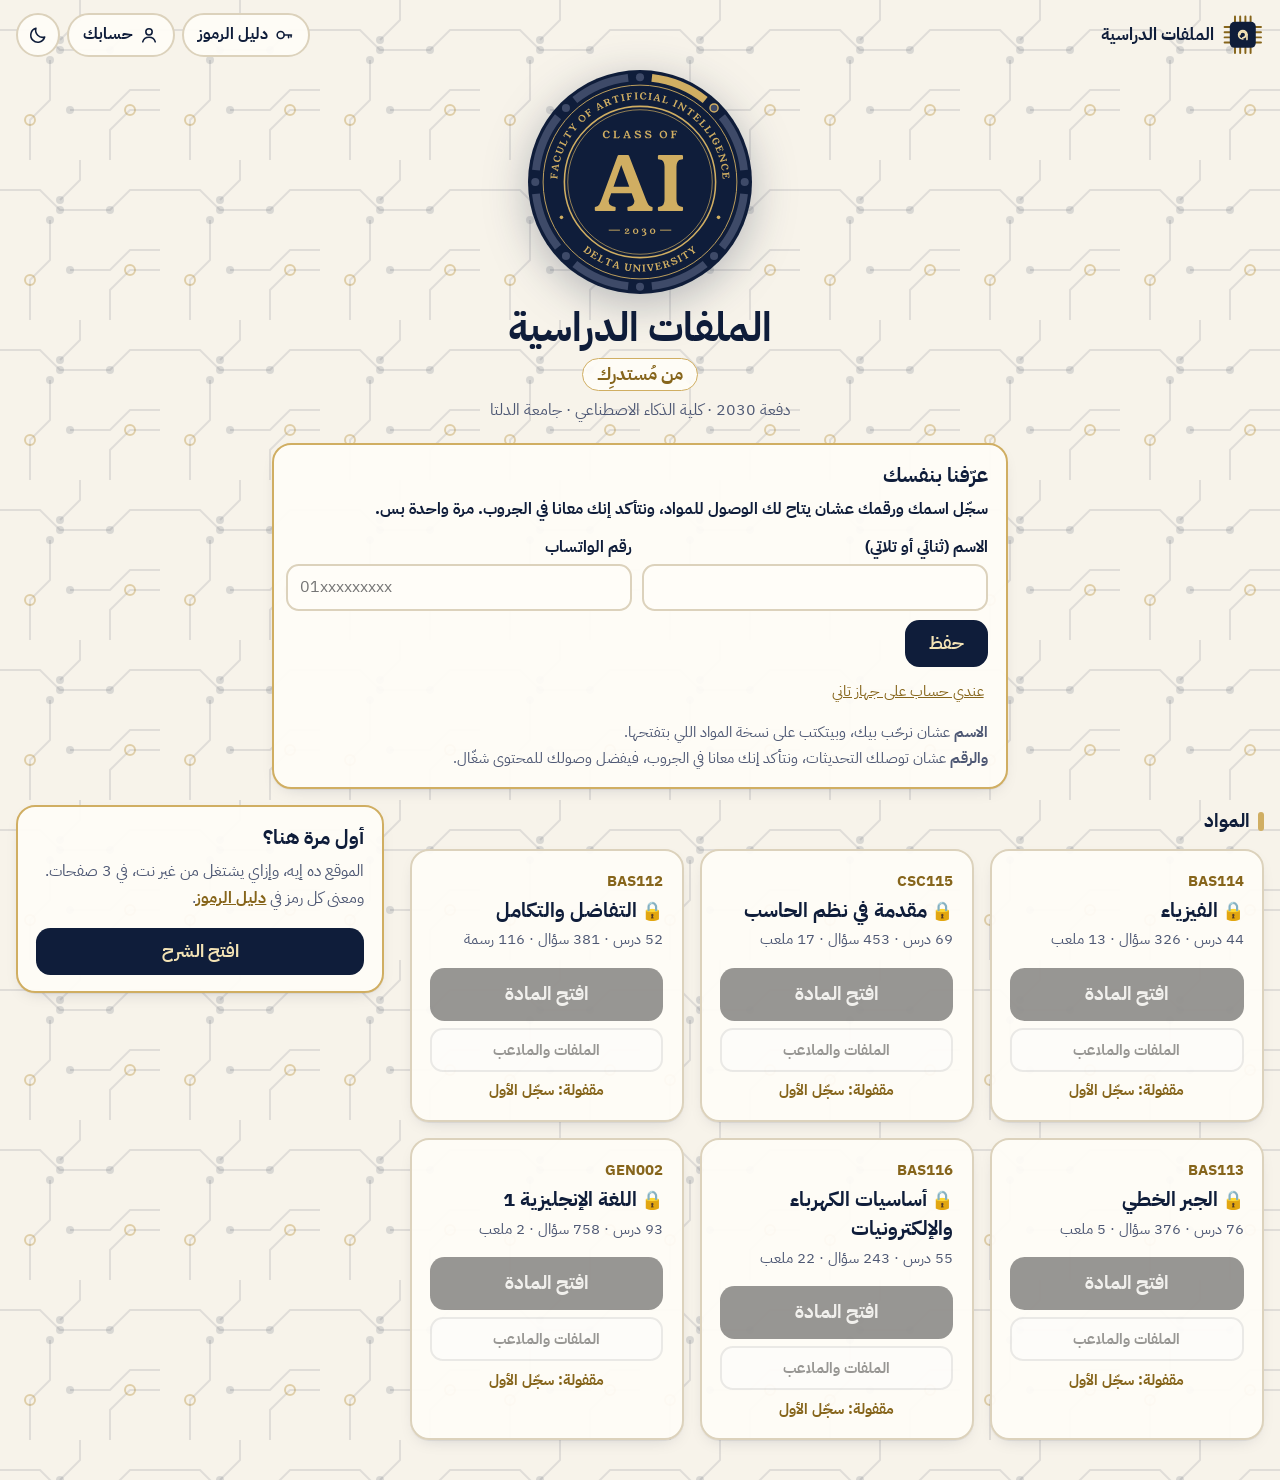
==== index.html @ 03355275 "الموقع الجديد: صفحة لكل مادة، وحسابك، ودليل الرموز، والختم الجديد (v13) - m.html: صفحة المادة (الفتح" ====
<!doctype html>
<html lang="ar" dir="rtl">
<head>
<meta charset="utf-8">
<meta name="viewport" content="width=device-width, initial-scale=1, viewport-fit=cover">
<title>الملفات الدراسية · مُستدرِك</title>
<meta name="description" content="الملفات الدراسية لدفعة 2030، كلية الذكاء الاصطناعي، جامعة الدلتا. من مُستدرِك.">
<meta name="hub-version" content="13">
<link rel="manifest" href="manifest.webmanifest">
<link rel="icon" type="image/png" sizes="192x192" href="icons/icon-192.png">
<link rel="apple-touch-icon" sizes="180x180" href="icons/icon-180.png">
<meta name="apple-mobile-web-app-capable" content="yes">
<meta name="mobile-web-app-capable" content="yes">
<meta name="apple-mobile-web-app-title" content="الملفات الدراسية">
<meta name="apple-mobile-web-app-status-bar-style" content="default">
<meta name="theme-color" content="#F7F3EA" media="(prefers-color-scheme: light)">
<meta name="theme-color" content="#0B1530" media="(prefers-color-scheme: dark)">
<script>try{var t=localStorage.getItem("hub-theme");if(t==="light"||t==="dark")document.documentElement.setAttribute("data-theme",t)}catch(e){}
// البروفايل الإجباري: من غير اسم ورقم، كارت الاسم بس هو اللي ظاهر (والمواد والطباعة مستخبيين)
try{if(!localStorage.getItem("mst-name"))document.documentElement.classList.add("gate")}catch(e){}</script>
<link rel="stylesheet" href="site.css">
</head>
<body>
<div class="wrap">
<nav class="top topnav" aria-label="الموقع">
  <a class="brand" href="./"><svg class="chip" viewBox="0 0 96 96" aria-hidden="true"><g class="pins" stroke-width="4.5" stroke-linecap="round"><path d="M30 6v12M42 6v12M54 6v12M66 6v12M30 78v12M42 78v12M54 78v12M66 78v12M6 30h12M6 42h12M6 54h12M6 66h12M78 30h12M78 42h12M78 54h12M78 66h12"/></g><rect class="die" x="18" y="18" width="60" height="60" rx="11"/><g class="meem" transform="translate(26 26) scale(1.375)" fill="none" stroke-width="2.8" stroke-linecap="round" stroke-linejoin="round"><path d="M23 16a7 7 0 1 0-7 7"/><path d="M16 21a5 5 0 1 0-5-5"/><path d="M23 16v8"/></g></svg><span>الملفات الدراسية</span></a>
  <a class="nbtn" href="key.html"><svg viewBox="0 0 24 24" aria-hidden="true"><circle cx="8" cy="12" r="4.2" fill="none" stroke="currentColor" stroke-width="1.9"/><path d="M12.2 12H21M17.5 12v3.2M20.5 12v2.4" fill="none" stroke="currentColor" stroke-width="1.9" stroke-linecap="round"/></svg><span>دليل الرموز</span></a>
  <a class="nbtn" href="account.html" id="nav-me"><svg viewBox="0 0 24 24" aria-hidden="true"><circle cx="12" cy="8.2" r="3.8" fill="none" stroke="currentColor" stroke-width="1.9"/><path d="M4.5 20.2c.9-3.6 3.9-5.6 7.5-5.6s6.6 2 7.5 5.6" fill="none" stroke="currentColor" stroke-width="1.9" stroke-linecap="round"/></svg><span>حسابك</span></a>
  <button type="button" class="nbtn ic" id="theme" aria-label="الوضع الغامق"></button>
</nav>

<header class="hero">
  <img class="seal-hero" src="icons/seal.svg" width="200" height="200" alt="ختم دفعة 2030: كلية الذكاء الاصطناعي، جامعة الدلتا. الحلقة اللي حواليه: 8 ترمات، وإحنا في الترم الأول">
  <h1>الملفات الدراسية</h1>
  <span class="by">من مُستدرِك</span>
  <p class="sub">دفعة 2030 · كلية الذكاء الاصطناعي · جامعة الدلتا</p>
  <p class="hello" id="hello" hidden>أهلاً يا <b id="hello-name"></b> <a class="linkbtn" href="account.html">حسابك</a> <button type="button" class="linkbtn" id="edit-who">تعديل الاسم</button></p>
</header>

<p class="offline" id="offline">✓ الموقع اتحفظ على جهازك، وبيفتح من غير نت. وكل مادة بتتحفظ أول ما تفتحها.</p>

<main>
<section class="card who" id="who" aria-labelledby="who-h" hidden>
  <h2 id="who-h">عرّفنا بنفسك</h2>
  <p class="gate-msg">سجّل اسمك ورقمك عشان يتاح لك الوصول للمواد، ونتأكد إنك معانا في الجروب. مرة واحدة بس.</p>
  <form id="who-form" novalidate>
    <label>الاسم (ثنائي أو تلاتي)<input id="who-name" type="text" autocomplete="name" required></label>
    <label>رقم الواتساب<input id="who-phone" type="tel" inputmode="numeric" autocomplete="tel" dir="ltr" placeholder="01xxxxxxxxx" required></label>
    <p class="err" id="who-err" hidden></p>
    <div class="row"><button type="submit" class="btn">حفظ</button><button type="button" class="btn quiet" id="who-later">إلغاء</button></div>
  </form>
  <p class="join-q"><button type="button" class="linkbtn" id="join-open">عندي حساب على جهاز تاني</button></p>
  <div id="join" class="join" hidden><form id="join-form" novalidate>
    <p>على الجهاز اللي مسجّل عليه: افتح الموقع، وفي كارت <b>«حسابك على أكتر من جهاز»</b> دوس <b>«اربط جهاز تاني»</b>، واكتب الكود اللي هيظهر هنا:</p>
    <label>كود الربط (6 أرقام)<input id="join-code" type="text" inputmode="numeric" autocomplete="one-time-code" dir="ltr" maxlength="9" placeholder="123 456"></label>
    <p class="err" id="join-err" hidden></p>
    <div class="row"><button type="submit" class="btn">اربط الجهاز ده</button></div>
  </form></div>
  <p class="fine"><b>الاسم</b> عشان نرحّب بيك، وبيتكتب على نسخة المواد اللي بتفتحها.<br><b>والرقم</b> عشان توصلك التحديثات، ونتأكد إنك معانا في الجروب، فيفضل وصولك للمحتوى شغّال.</p>
</section>

<div class="home-grid">
<section class="card guide" aria-labelledby="g-h">
  <div class="txt"><h2 id="g-h">أول مرة هنا؟</h2><p>الموقع ده إيه، وإزاي يشتغل من غير نت، في 3 صفحات. ومعنى كل رمز في <a class="inl" href="key.html">دليل الرموز</a>.</p></div>
  <a class="gbtn" href="guide.html">افتح الشرح</a>
</section>

<div class="cblock">
<h2 class="sec sec-c" id="courses-h">المواد</h2>
<div class="courses" id="courses"></div>
<div id="gcourses"></div>
<div class="gcode"><button type="button" class="linkbtn" id="g-open">عندي كود مادة</button>
  <form id="g-box" class="row" hidden novalidate><label>الكود<input id="g-code" type="text" dir="ltr" autocomplete="off" autocapitalize="characters" spellcheck="false" maxlength="24" placeholder="ABC-12345"></label><button type="submit" class="btn">افتح</button></form>
  <p class="fine" id="g-msg" aria-live="polite"></p></div>
</div>

<section class="card acc" id="acc" aria-labelledby="acc-h">
  <h2 id="acc-h">حسابك على أكتر من جهاز</h2>
  <p class="acc-st" id="acc-st"></p>
  <p>بتذاكر على الموبايل والكمبيوتر؟ اربط الجهاز التاني بحسابك مرة واحدة، وبعدها أي إجابة أو علامة «مهم» أو غلطة على جهاز بتوصل للتاني لوحدها، في كل المواد.</p>
  <div class="row"><button type="button" class="btn" id="acc-link">اربط جهاز تاني</button><button type="button" class="btn quiet" id="acc-sync">زامن دلوقتي</button></div>
  <div class="acc-code" id="acc-code" hidden></div>
  <p class="fine" id="acc-msg" aria-live="polite"></p>
  <details class="bk"><summary>نسخة احتياطية من غير نت (كود واحد لكل المواد)</summary>
    <p>لو مفيش نت، أو عايز تنقل تقدّمك بنفسك: صدّر كود واحد فيه كل المواد، والصقه في الجهاز التاني.</p>
    <div class="row"><button type="button" class="btn" id="bk-out">صدّر تقدّمي في كل المواد</button><button type="button" class="btn quiet" id="bk-in">الصق كود</button></div>
    <div id="bk-box"></div>
  </details>
</section>

<div class="howb">
<h2 class="sec">قبل ما تبدأ</h2>
<div class="how">
<section class="card" aria-labelledby="h-add">
  <h2 id="h-add">ضيف الموقع لشاشة موبايلك</h2>
  <p>بيبقى أيقونة زي أي تطبيق، <b>وبيفتح من غير نت</b>.</p>
  <h3>آيفون (سفاري)</h3>
  <ol>
    <li>افتح الموقع في <b>سفاري</b>، وافتح كل مادة محتاجها مرة بالنت.</li>
    <li>دوس زرار <b>المشاركة</b> (مربع طالع منه سهم). مش لاقيه؟ دوس <b>التلات نقط</b> الأول.</li>
    <li>اختار <b>«إضافة إلى الشاشة الرئيسية»</b>، وبعدها <b>«إضافة»</b>.</li>
  </ol>
  <h3>أندرويد (كروم)</h3>
  <ol>
    <li>افتح الموقع في <b>كروم</b>، وافتح كل مادة محتاجها مرة بالنت.</li>
    <li>دوس <b>التلات نقط</b> اللي فوق.</li>
    <li>اختار <b>«تثبيت التطبيق»</b> أو <b>«إضافة إلى الشاشة الرئيسية»</b>.</li>
  </ol>
  <p class="note">على الآيفون، الأيقونة ليها حفظ لوحدها غير سفاري. اختار واحد وذاكر منه دايماً، والأحسن الأيقونة.</p>
</section>

<section class="card" aria-labelledby="h-move">
  <h2 id="h-move">عندك تقدّم في لينك كلود؟</h2>
  <p>انقل إجاباتك وعلاماتك للموقع في دقيقة:</p>
  <ol>
    <li>افتح المادة من <b>اللينك القديم</b>.</li>
    <li>روح تاب <b>«تقدّمي»</b>، ودوس <b>«صدّر تقدّمي»</b>، و<b>انسخ الكود</b>.</li>
    <li>هنا في الصفحة دي، في كارت <b>«حسابك على أكتر من جهاز»</b>، افتح <b>«نسخة احتياطية»</b> ودوس <b>«الصق كود»</b>.</li>
  </ol>
  <p class="note">بعدها التقدّم بيتحفظ على حسابك، وبيوصل لأي جهاز تربطه.</p>
</section>
</div>
</div>
</div>
</main>

<footer class="credit" aria-labelledby="cr-h">
  <svg class="chip chip-f" viewBox="0 0 96 96" role="img" aria-label="شعار الملفات الدراسية: ميم مُستدرِك جوّه شريحة"><g class="pins" stroke-width="4.5" stroke-linecap="round"><path d="M30 6v12M42 6v12M54 6v12M66 6v12M30 78v12M42 78v12M54 78v12M66 78v12M6 30h12M6 42h12M6 54h12M6 66h12M78 30h12M78 42h12M78 54h12M78 66h12"/></g><rect class="die" x="18" y="18" width="60" height="60" rx="11"/><g class="meem" transform="translate(26 26) scale(1.375)" fill="none" stroke-width="2.8" stroke-linecap="round" stroke-linejoin="round"><path d="M23 16a7 7 0 1 0-7 7"/><path d="M16 21a5 5 0 1 0-5-5"/><path d="M23 16v8"/></g></svg>
  <h2 id="cr-h">من نوح</h2>
  <p>لو لقيت غلط أو عندك اقتراح، كلّمني:</p>
  <div class="socs"><a class="soc wa" href="https://wa.me/201114232172" target="_blank" rel="noopener"><svg viewBox="0 0 24 24" aria-hidden="true"><path d="M12 2.2A9.8 9.8 0 0 0 3.6 17l-1.3 4.8 4.9-1.3A9.8 9.8 0 1 0 12 2.2Z" fill="none" stroke="currentColor" stroke-width="1.8"/><path d="M8.6 7.4c.3-.6.6-.6.9-.6h.6c.2 0 .4.1.5.4l.8 1.9c.1.2 0 .5-.1.7l-.6.7c.6 1.2 1.6 2.2 2.8 2.8l.7-.6c.2-.2.5-.2.7-.1l1.9.8c.3.1.4.3.4.6v.6c0 .4-.1.7-.6.9-1.2.6-3 .3-4.8-1.1a9.7 9.7 0 0 1-3.2-3.9c-.6-1.4-.6-2.4 0-3.1Z" fill="currentColor"/></svg><span>WhatsApp</span></a><a class="soc ig" href="https://www.instagram.com/nooh.m.ibrahim/" target="_blank" rel="noopener"><svg viewBox="0 0 24 24" aria-hidden="true"><rect x="3" y="3" width="18" height="18" rx="5" fill="none" stroke="currentColor" stroke-width="1.9"/><circle cx="12" cy="12" r="4.2" fill="none" stroke="currentColor" stroke-width="1.9"/><circle cx="17.4" cy="6.6" r="1.2" fill="currentColor"/></svg><span>Instagram</span></a><a class="soc fb" href="https://www.facebook.com/profile.php?id=61594278003270" target="_blank" rel="noopener"><svg viewBox="0 0 24 24" aria-hidden="true"><path d="M13.6 21v-7.6h2.6l.4-3h-3V8.5c0-.9.3-1.5 1.5-1.5h1.6V4.3a21 21 0 0 0-2.3-.1c-2.3 0-3.9 1.4-3.9 4v2.2H8v3h2.5V21Z" fill="currentColor"/></svg><span>Facebook</span></a><a class="soc li" href="https://www.linkedin.com/in/nooh-m-ibrahim/" target="_blank" rel="noopener"><svg viewBox="0 0 24 24" aria-hidden="true"><rect x="3" y="3" width="18" height="18" rx="3" fill="none" stroke="currentColor" stroke-width="1.8"/><path d="M7.3 10v7M7.3 7v.01M11 17v-7M11 13c0-1.8 1-3 2.6-3S16.7 11 16.7 13v4" fill="none" stroke="currentColor" stroke-width="2" stroke-linecap="round"/></svg><span>LinkedIn</span></a><a class="soc gh" href="https://github.com/Nooh-Ibrahim" target="_blank" rel="noopener"><svg viewBox="0 0 24 24" aria-hidden="true"><path d="M12 2.5a9.5 9.5 0 0 0-3 18.5c.5.1.7-.2.7-.5v-1.7c-2.6.6-3.2-1.2-3.2-1.2-.4-1.1-1.1-1.4-1.1-1.4-.9-.6.1-.6.1-.6 1 .1 1.5 1 1.5 1 .9 1.5 2.3 1.1 2.9.8.1-.6.3-1.1.6-1.3-2.1-.2-4.3-1-4.3-4.7 0-1 .4-1.9 1-2.6-.1-.2-.4-1.2.1-2.5 0 0 .8-.3 2.6 1a9 9 0 0 1 4.8 0c1.8-1.3 2.6-1 2.6-1 .5 1.3.2 2.3.1 2.5.6.7 1 1.6 1 2.6 0 3.7-2.2 4.5-4.3 4.7.3.3.6.9.6 1.8v2.6c0 .3.2.6.7.5A9.5 9.5 0 0 0 12 2.5Z" fill="currentColor"/></svg><span>GitHub</span></a></div>
  <p class="ver" id="ver">إصدار الموقع: 13</p>
</footer>
</div>

<script src="ui.js"></script>
<script>
// الرسالة بتظهر لما الصفحة الرئيسية تتحفظ (المواد: home.js)
(function check(n) {
  if (!window.caches) return;
  caches.match("./").then(function (r) {
    if (r) document.getElementById("offline").classList.add("on");
    else if (n < 20) setTimeout(function () { check(n + 1); }, 1500);
  });
})(0);
</script>
<script src="stats.js" data-page="home" defer></script>
<script src="acct.js" defer></script>
<script src="me.js" defer></script>
<script src="home.js" defer></script>
<script src="pdf.js" defer></script>
</body>
</html>
---- site.css ----
/* تصميم الموقع (الصفحة الرئيسية والشرح): ألوان الملفات الدراسية، وخلفية مسارات شريحة إلكترونية. */
@font-face{font-family:"IBM Plex Sans Arabic";font-weight:400;font-display:swap;src:url(fonts/plex-ar-400.woff2) format("woff2");unicode-range:U+0600-06FF, U+0750-077F, U+0870-088E, U+0890-0891, U+0897-08E1, U+08E3-08FF, U+200C-200E, U+2010-2011, U+204F, U+2E41, U+FB50-FDFF, U+FE70-FE74, U+FE76-FEFC, U+102E0-102FB, U+10E60-10E7E, U+10EC2-10EC4, U+10EFC-10EFF, U+1EE00-1EE03, U+1EE05-1EE1F, U+1EE21-1EE22, U+1EE24, U+1EE27, U+1EE29-1EE32, U+1EE34-1EE37, U+1EE39, U+1EE3B, U+1EE42, U+1EE47, U+1EE49, U+1EE4B, U+1EE4D-1EE4F, U+1EE51-1EE52, U+1EE54, U+1EE57, U+1EE59, U+1EE5B, U+1EE5D, U+1EE5F, U+1EE61-1EE62, U+1EE64, U+1EE67-1EE6A, U+1EE6C-1EE72, U+1EE74-1EE77, U+1EE79-1EE7C, U+1EE7E, U+1EE80-1EE89, U+1EE8B-1EE9B, U+1EEA1-1EEA3, U+1EEA5-1EEA9, U+1EEAB-1EEBB, U+1EEF0-1EEF1}
@font-face{font-family:"IBM Plex Sans Arabic";font-weight:400;font-display:swap;src:url(fonts/plex-lat-400.woff2) format("woff2");unicode-range:U+0000-00FF, U+0131, U+0152-0153, U+02BB-02BC, U+02C6, U+02DA, U+02DC, U+0304, U+0308, U+0329, U+2000-206F, U+20AC, U+2122, U+2191, U+2193, U+2212, U+2215, U+FEFF, U+FFFD}
@font-face{font-family:"IBM Plex Sans Arabic";font-weight:700;font-display:swap;src:url(fonts/plex-ar-700.woff2) format("woff2");unicode-range:U+0600-06FF, U+0750-077F, U+0870-088E, U+0890-0891, U+0897-08E1, U+08E3-08FF, U+200C-200E, U+2010-2011, U+204F, U+2E41, U+FB50-FDFF, U+FE70-FE74, U+FE76-FEFC, U+102E0-102FB, U+10E60-10E7E, U+10EC2-10EC4, U+10EFC-10EFF, U+1EE00-1EE03, U+1EE05-1EE1F, U+1EE21-1EE22, U+1EE24, U+1EE27, U+1EE29-1EE32, U+1EE34-1EE37, U+1EE39, U+1EE3B, U+1EE42, U+1EE47, U+1EE49, U+1EE4B, U+1EE4D-1EE4F, U+1EE51-1EE52, U+1EE54, U+1EE57, U+1EE59, U+1EE5B, U+1EE5D, U+1EE5F, U+1EE61-1EE62, U+1EE64, U+1EE67-1EE6A, U+1EE6C-1EE72, U+1EE74-1EE77, U+1EE79-1EE7C, U+1EE7E, U+1EE80-1EE89, U+1EE8B-1EE9B, U+1EEA1-1EEA3, U+1EEA5-1EEA9, U+1EEAB-1EEBB, U+1EEF0-1EEF1}
@font-face{font-family:"IBM Plex Sans Arabic";font-weight:700;font-display:swap;src:url(fonts/plex-lat-700.woff2) format("woff2");unicode-range:U+0000-00FF, U+0131, U+0152-0153, U+02BB-02BC, U+02C6, U+02DA, U+02DC, U+0304, U+0308, U+0329, U+2000-206F, U+20AC, U+2122, U+2191, U+2193, U+2212, U+2215, U+FEFF, U+FFFD}
:root{
  --paper:#F7F3EA;--surface:#FFFDF8;--glass:rgba(255,253,248,.93);--ink:#0F1D3A;--muted:#4E5874;--rule:#DCD2BC;--hover:#EFE7D4;
  --acc:#0F1D3A;--on-acc:#F3E3B5;--gold:#D0AE62;--gold-ink:#86651B;--gold-soft:#F4E8C8;
  --ok:#1E7046;--okbg:#E4F2EA;--bad:#B42318;--badbg:#FBE9E7;--blue:#2457A6;--bluebg:#E6EDF8;
  --chip:#0F1D3A;--chip-pin:#86651B;--chip-meem:#F3E3B5;
  --shadow:0 1px 0 rgba(15,29,58,.06),0 6px 18px -10px rgba(15,29,58,.25);
  --pcb:url("data:image/svg+xml,%3Csvg xmlns='http://www.w3.org/2000/svg' width='160' height='160'%3E%3Cg fill='none' stroke='%230F1D3A' stroke-opacity='.10' stroke-width='2'%3E%3Cpath d='M0 30h40l20 20h50l20-20h30M30 160v-40l20-20V60M110 160v-30l20-20h30M80 0v20l-20 20M160 90h-30l-20 20H70'/%3E%3C/g%3E%3Cg fill='%230F1D3A' fill-opacity='.13'%3E%3Ccircle cx='60' cy='50' r='4'/%3E%3Ccircle cx='110' cy='50' r='4'/%3E%3Ccircle cx='50' cy='60' r='4'/%3E%3Ccircle cx='70' cy='110' r='4'/%3E%3Ccircle cx='60' cy='40' r='4'/%3E%3C/g%3E%3Cg fill='none' stroke='%23B08A2E' stroke-opacity='.35' stroke-width='2'%3E%3Ccircle cx='130' cy='110' r='5'/%3E%3Ccircle cx='30' cy='120' r='5'/%3E%3C/g%3E%3C/svg%3E");
  --f-ui:"IBM Plex Sans Arabic","Segoe UI","Noto Sans Arabic",Tahoma,"Geeza Pro",Arial,sans-serif;
  color-scheme:light;
}
@media (prefers-color-scheme:dark){:root:not([data-theme="light"]){
  --paper:#0B1530;--surface:#111D3B;--glass:rgba(17,29,59,.93);--ink:#EFE7D3;--muted:#A8B1C8;--rule:#26365C;--hover:#172548;
  --acc:#D0AE62;--on-acc:#0B1530;--gold:#D0AE62;--gold-ink:#E4C987;--gold-soft:#272716;
  --ok:#72D49C;--okbg:#15301F;--bad:#FF8A80;--badbg:#3A1D24;--blue:#8AB4F8;--bluebg:#16264A;
  --chip:#D0AE62;--chip-pin:#E4C987;--chip-meem:#0B1530;
  --shadow:0 1px 0 rgba(0,0,0,.3),0 8px 22px -12px rgba(0,0,0,.6);
  --pcb:url("data:image/svg+xml,%3Csvg xmlns='http://www.w3.org/2000/svg' width='160' height='160'%3E%3Cg fill='none' stroke='%23D0AE62' stroke-opacity='.20' stroke-width='2'%3E%3Cpath d='M0 30h40l20 20h50l20-20h30M30 160v-40l20-20V60M110 160v-30l20-20h30M80 0v20l-20 20M160 90h-30l-20 20H70'/%3E%3C/g%3E%3Cg fill='%23D0AE62' fill-opacity='.32'%3E%3Ccircle cx='60' cy='50' r='4'/%3E%3Ccircle cx='110' cy='50' r='4'/%3E%3Ccircle cx='50' cy='60' r='4'/%3E%3Ccircle cx='70' cy='110' r='4'/%3E%3Ccircle cx='60' cy='40' r='4'/%3E%3C/g%3E%3Cg fill='none' stroke='%235BE39A' stroke-opacity='.42' stroke-width='2'%3E%3Ccircle cx='130' cy='110' r='5'/%3E%3Ccircle cx='30' cy='120' r='5'/%3E%3C/g%3E%3C/svg%3E");
  color-scheme:dark}}
:root[data-theme="dark"]{
  --paper:#0B1530;--surface:#111D3B;--glass:rgba(17,29,59,.93);--ink:#EFE7D3;--muted:#A8B1C8;--rule:#26365C;--hover:#172548;
  --acc:#D0AE62;--on-acc:#0B1530;--gold:#D0AE62;--gold-ink:#E4C987;--gold-soft:#272716;
  --ok:#72D49C;--okbg:#15301F;--bad:#FF8A80;--badbg:#3A1D24;--blue:#8AB4F8;--bluebg:#16264A;
  --chip:#D0AE62;--chip-pin:#E4C987;--chip-meem:#0B1530;
  --shadow:0 1px 0 rgba(0,0,0,.3),0 8px 22px -12px rgba(0,0,0,.6);
  --pcb:url("data:image/svg+xml,%3Csvg xmlns='http://www.w3.org/2000/svg' width='160' height='160'%3E%3Cg fill='none' stroke='%23D0AE62' stroke-opacity='.20' stroke-width='2'%3E%3Cpath d='M0 30h40l20 20h50l20-20h30M30 160v-40l20-20V60M110 160v-30l20-20h30M80 0v20l-20 20M160 90h-30l-20 20H70'/%3E%3C/g%3E%3Cg fill='%23D0AE62' fill-opacity='.32'%3E%3Ccircle cx='60' cy='50' r='4'/%3E%3Ccircle cx='110' cy='50' r='4'/%3E%3Ccircle cx='50' cy='60' r='4'/%3E%3Ccircle cx='70' cy='110' r='4'/%3E%3Ccircle cx='60' cy='40' r='4'/%3E%3C/g%3E%3Cg fill='none' stroke='%235BE39A' stroke-opacity='.42' stroke-width='2'%3E%3Ccircle cx='130' cy='110' r='5'/%3E%3Ccircle cx='30' cy='120' r='5'/%3E%3C/g%3E%3C/svg%3E");
  color-scheme:dark}
*{box-sizing:border-box}
html{-webkit-text-size-adjust:100%;text-size-adjust:100%}
body{margin:0;background:var(--paper) var(--pcb);color:var(--ink);font-family:var(--f-ui);font-size:18px;line-height:1.7;
  padding:env(safe-area-inset-top,0) 0 env(safe-area-inset-bottom,0)}
.wrap{max-width:1180px;margin:0 auto;padding:.8rem 16px 2.5rem}
.en{direction:ltr;unicode-bidi:isolate;display:block}
h1,h2,h3,p{margin:0}
b{font-weight:700}
a:focus-visible,button:focus-visible{outline:3px solid var(--gold);outline-offset:3px}

/* فوق */
.top{display:flex;justify-content:flex-end;gap:.5rem;flex-wrap:wrap}
.theme,.pill-btn{font:inherit;font-size:1rem;font-weight:700;color:var(--ink);background:var(--glass);border:2px solid var(--rule);border-radius:2rem;min-height:2.75rem;padding:.2rem 1rem;cursor:pointer;text-decoration:none;display:inline-flex;align-items:center}
.theme:hover,.pill-btn:hover{border-color:var(--gold)}
.hero{text-align:center;padding:.2rem 0 1.2rem}
.chip{width:6.2rem;height:6.2rem;display:block;margin:0 auto .3rem}
.chip .pins{stroke:var(--chip-pin)}.chip .die{fill:var(--chip)}.chip .meem{stroke:var(--chip-meem)}
.hero h1{font-size:2.1rem;line-height:1.3}
.hero .by{display:inline-block;margin-top:.3rem;font-weight:700;color:var(--gold-ink);background:var(--glass);border:1.5px solid var(--gold);border-radius:2rem;padding:0 .9rem}
.hero .sub{color:var(--muted);margin-top:.35rem;font-size:1rem}
.offline{display:none;max-width:40rem;margin:0 auto 1rem;text-align:center;font-size:1rem;font-weight:700;color:var(--ok);background:var(--okbg);border-radius:.8rem;padding:.4rem .8rem}
.offline.on{display:block}

/* كروت */
.card{background:var(--glass);border:2px solid var(--rule);border-radius:1.2rem;padding:1rem 1.1rem;box-shadow:var(--shadow)}
.card h2{font-size:1.25rem;line-height:1.45;margin-bottom:.35rem}
.sec{font-size:1.2rem;font-weight:700;margin:1.6rem 0 .7rem;display:flex;align-items:center;gap:.5rem}
.sec::before{content:"";width:.35rem;height:1.2rem;border-radius:1rem;background:var(--gold)}
.guide{display:flex;align-items:center;gap:1rem;border-color:var(--gold);max-width:46rem;margin:0 auto}
.guide .txt{flex:1}
.guide .txt p{color:var(--muted);font-size:1rem}
.guide>a{flex:none;display:inline-flex;align-items:center;min-height:2.9rem;padding:.2rem 1.1rem;border-radius:.9rem;background:var(--acc);color:var(--on-acc);font-weight:700;text-decoration:none}

/* المواد: 2 في الصف على الموبايل، و 3 على الكمبيوتر */
.courses{display:grid;grid-template-columns:repeat(2,minmax(0,1fr));gap:.7rem}
@media (min-width:760px){.courses{grid-template-columns:repeat(3,minmax(0,1fr));gap:1rem}}
.course{display:flex;flex-direction:column;padding:.85rem .85rem .8rem}
.course .code{font-weight:700;color:var(--gold-ink);font-size:.95rem;text-align:right}
.course h3{font-size:1.1rem;line-height:1.45;margin:.1rem 0 .4rem}
.saved{font-size:.95rem;font-weight:700;color:var(--muted);line-height:1.5;margin-top:auto}
.saved.on{color:var(--ok)}
.go{display:flex;align-items:center;justify-content:center;min-height:3rem;margin-top:.6rem;border-radius:.9rem;background:var(--acc);color:var(--on-acc);font-size:1.1rem;font-weight:700;text-decoration:none}
.go:hover{filter:brightness(1.08)}
.pdf{display:flex;flex-direction:column;align-items:center;margin-top:.45rem;min-height:2.75rem;padding:.25rem .5rem;border-radius:.8rem;border:2px solid var(--rule);color:var(--ink);text-decoration:none;font-weight:700;font-size:.95rem;line-height:1.35;background:var(--surface)}
.pdf .en{font-size:.95rem;font-weight:400;color:var(--muted)}
.pdf:hover{border-color:var(--gold)}
/* ملف لكل محاضرة: مقفول تحت «نسخة الطباعة كاملة»، وبيتفتح لستة زراير أصغر */
.lpdf{margin-top:.45rem}
.lpdf>summary{cursor:pointer;list-style:none;text-align:center;font-weight:700;font-size:.95rem;color:var(--gold-ink);padding:.35rem .5rem;border:2px dashed var(--rule);border-radius:.8rem;min-height:2.75rem;display:flex;align-items:center;justify-content:center;gap:.3rem}
.lpdf>summary::-webkit-details-marker{display:none}
.lpdf>summary::before{content:"▸";color:var(--gold)}
.lpdf[open]>summary::before{content:"▾"}
.lpdf .pdf.lp{margin-top:.35rem;font-size:.9rem}
html.gate .course .lpdf{pointer-events:none;opacity:.45;filter:grayscale(1)}
@media (min-width:760px){.course{padding:1.1rem 1.15rem 1rem}.course h3{font-size:1.25rem}.go{font-size:1.2rem;min-height:3.3rem}}

/* إزاي */
.how{display:grid;grid-template-columns:1fr;gap:1rem}
@media (min-width:760px){.how{grid-template-columns:1fr 1fr}}
.how h3{font-size:1.05rem;margin:.7rem 0 .1rem;color:var(--gold-ink)}
ol{margin:.2rem 0 0;padding-inline-start:1.4rem}
ol li{margin:.2rem 0}
.note{margin-top:.7rem;padding:.55rem .85rem;border-radius:.8rem;background:var(--gold-soft);border-inline-start:4px solid var(--gold);font-size:1rem}

/* تحت */
.credit{display:flex;flex-direction:column;align-items:center;text-align:center;margin-top:2.2rem;gap:.2rem}
.seal{width:7.5rem;height:7.5rem}
.credit h2{font-size:1.2rem;margin-top:.3rem}
.credit p{color:var(--muted);font-size:1rem}
.socs{display:flex;flex-wrap:wrap;justify-content:center;gap:.5rem;margin-top:.6rem}
.soc{display:inline-flex;align-items:center;gap:.45rem;min-height:2.8rem;padding:.25rem .9rem;border-radius:2rem;border:2px solid var(--rule);background:var(--glass);color:var(--ink);text-decoration:none;font-weight:700;font-size:1rem;direction:ltr}
.soc svg{width:1.3rem;height:1.3rem}
.soc:hover{border-color:var(--gold)}
.soc.wa{color:#1f9d55}.soc.ig{color:#c13584}.soc.fb{color:#1877f2}.soc.li{color:#0a66c2}.soc.gh{color:var(--ink)}
.soc span{color:var(--ink)}
.ver{margin-top:.6rem;font-size:.95rem!important}

/* أهلاً، وكارت الاسم */
.hello{margin-top:.5rem;font-size:1.1rem}
.linkbtn{font:inherit;font-size:.95rem;color:var(--gold-ink);background:none;border:0;text-decoration:underline;cursor:pointer;padding:.3rem}
/* البروفايل الإجباري (html.gate): كارت الاسم بس */
html.gate .wrap>:not(.top):not(.hero):not(main),html.gate #who-later,html.gate #edit-who{display:none!important}
html.gate #who{display:block!important}
/* المواد ظاهرة بس مقفولة لحد التسجيل */
html.gate .course{cursor:pointer}html.gate .course .saved{display:none}
html.gate .course .go,html.gate .course .pdf{pointer-events:none;opacity:.45;filter:grayscale(1)}
html.gate .course h3::before{content:"🔒 ";font-size:.9em}
html.gate .course::after{content:"مقفولة: سجّل الأول";display:block;margin-top:.4rem;font-size:.95rem;font-weight:700;color:var(--gold-ink);text-align:center}
.who .gate-msg{display:none}html.gate .who .gate-msg{display:block;font-weight:700;color:var(--ink)}
.who{max-width:46rem;margin:0 auto 1rem;border-color:var(--gold)}
.who p{color:var(--muted);font-size:1rem}
.who form{display:grid;gap:.6rem;margin-top:.7rem}
@media (min-width:760px){.who form{grid-template-columns:1fr 1fr}.who .row,.who .err{grid-column:1/-1}}
.who label{display:flex;flex-direction:column;gap:.2rem;font-weight:700;font-size:1rem}
.who input{font:inherit;font-weight:400;min-height:2.9rem;padding:.3rem .8rem;border-radius:.8rem;border:2px solid var(--rule);background:var(--surface);color:var(--ink)}
.who input:focus{outline:3px solid var(--gold);outline-offset:1px}
.who .row{display:flex;gap:.5rem}
.btn{font:inherit;font-weight:700;min-height:2.9rem;padding:.2rem 1.4rem;border-radius:.9rem;border:2px solid var(--acc);background:var(--acc);color:var(--on-acc);cursor:pointer}
.btn.quiet{background:transparent;color:var(--ink);border-color:var(--rule)}
.who .err{color:var(--bad);font-weight:700}
.who .fine{margin-top:.6rem;font-size:.95rem}

/* وقتي */
.mytime{margin-top:.4rem}
.th{display:flex;align-items:center;justify-content:space-between;gap:.6rem;flex-wrap:wrap}
.th .sec{margin-bottom:.7rem}
.seg{display:inline-flex;background:var(--glass);border:2px solid var(--rule);border-radius:2rem;padding:.15rem}
.seg button{font:inherit;font-size:1rem;font-weight:700;min-height:2.5rem;padding:0 1rem;border:0;border-radius:2rem;background:transparent;color:var(--muted);cursor:pointer}
.seg button[aria-pressed="true"]{background:var(--acc);color:var(--on-acc)}
.tk{display:grid;grid-template-columns:repeat(3,minmax(0,1fr));gap:.6rem}
.tk .card{padding:.7rem .8rem;text-align:center}
.tk b{display:block;font-size:1.15rem;line-height:1.35;color:var(--gold-ink)}
.tk span{font-size:.95rem;color:var(--muted)}
.tgrid{display:grid;grid-template-columns:1fr;gap:.8rem;margin-top:.8rem}
@media (min-width:760px){.tgrid{grid-template-columns:3fr 2fr}.tk b{font-size:1.35rem}}
.tgrid h3{font-size:1.05rem;margin-bottom:.5rem}
.tchart{display:flex;align-items:flex-end;gap:3px;height:150px;padding-bottom:1.6rem;overflow-x:auto}
.tb{flex:1 0 9px;height:100%;display:flex;flex-direction:column;justify-content:flex-end;position:relative}
.tv{display:block;background:var(--gold);border-radius:.4rem .4rem 0 0}
.tb.now .tv{background:var(--acc)}
.tb i{position:absolute;bottom:-1.55rem;left:50%;transform:translateX(-50%);font-style:normal;font-size:.8rem;color:var(--muted);white-space:nowrap}
.pr{display:grid;grid-template-columns:7.5rem 1fr auto;align-items:center;gap:.5rem;margin:.35rem 0;font-size:1rem}
.pn{font-weight:700;line-height:1.3}
.pb{height:.7rem;background:var(--hover);border-radius:1rem;overflow:hidden}
.pb span{display:block;height:100%;background:var(--gold);border-radius:1rem}
.pt{color:var(--muted);font-size:.95rem;white-space:nowrap}

/* حسابك على أكتر من جهاز (home.js) */
.acc{max-width:46rem;margin:1.2rem auto 0;border-color:var(--gold)}
.acc p{color:var(--muted);font-size:1rem}
.acc .row,.join .row{display:flex;gap:.5rem;flex-wrap:wrap;margin-top:.7rem}
.acc-st{font-weight:700;color:var(--muted)!important;margin-bottom:.3rem}
.acc-st.on{color:var(--ok)!important}.acc-st.bad{color:var(--bad)!important}
.acc-code{margin-top:.8rem;padding:.8rem 1rem;border-radius:1rem;background:var(--gold-soft);border:2px solid var(--gold)}
.acc-code p{color:var(--ink)}
.acc .bigcode{font-size:2.6rem;font-weight:700;letter-spacing:.12em;text-align:center;color:var(--gold-ink)!important;margin:.3rem 0;font-variant-numeric:tabular-nums}
.acc .fine{margin-top:.5rem;font-size:.95rem;font-weight:700}
.fine.okm,.acc .fine.okm{color:var(--ok)}.fine.bad{color:var(--bad)}
.bk{margin-top:.9rem;border-top:1.5px solid var(--rule);padding-top:.4rem}
.bk summary{cursor:pointer;font-weight:700;color:var(--ink);min-height:2.75rem;display:flex;align-items:center}
.xcode{width:100%;box-sizing:border-box;margin-top:.6rem;font:.9rem/1.5 Consolas,monospace;padding:.5rem .7rem;border-radius:.8rem;border:2px solid var(--rule);background:var(--surface);color:var(--ink);word-break:break-all}
.bk .chips{display:flex;flex-wrap:wrap;gap:.4rem;margin-top:.6rem}
.bk .chip{display:flex;align-items:center;gap:.35rem;min-height:2.75rem;padding:.1rem .8rem;border-radius:2rem;border:2px solid var(--rule);background:var(--surface);font-size:.95rem;cursor:pointer}
/* «عندي حساب على جهاز تاني» في كارت الاسم */
.join-q{margin-top:.5rem}
.join{margin-top:.4rem;padding:.8rem 1rem;border-radius:1rem;background:var(--gold-soft);border:2px solid var(--gold)}
.join form{display:grid!important;grid-template-columns:1fr!important;gap:.5rem;margin:0!important}
.join p{color:var(--ink)!important}
/* ملف الطباعة بقى زرار (بيتحمّل بالتصريح)، والمادة المقفولة «قريباً» */
button.pdf{font:inherit;font-weight:700;width:100%;cursor:pointer}
button.pdf:disabled{opacity:.7;cursor:wait}
.course.soon{opacity:.7}.course.soon .saved{color:var(--gold-ink)}
/* رسالة من نوح (stats.js) */
.msg-card{border-color:var(--acc);margin-bottom:1rem}
.msg-card h2{margin:0 0 .4rem;font-size:1.15rem}
.msg-txt{white-space:pre-wrap;margin:0 0 .8rem;font-size:1.1rem;line-height:1.8}
/* كود مادة خاصة (2026-10-19): لينك صغير تحت المواد، وبيفتح خانة الكود */
.gcode{margin-top:.6rem;text-align:start}
.gcode .row{display:flex;gap:.5rem;align-items:flex-end;flex-wrap:wrap;margin-top:.4rem}
.gcode label{display:flex;flex-direction:column;gap:.2rem;font-weight:700;font-size:1rem;flex:1 1 12rem}
.gcode input{font:inherit;font-weight:400;min-height:2.9rem;padding:.3rem .8rem;border-radius:.8rem;border:2px solid var(--rule);background:var(--surface);color:var(--ink);text-transform:uppercase}
.gcode .fine{margin-top:.4rem;font-size:.95rem;font-weight:700}
.gcode .fine:empty{display:none}
#gcourses .sec{margin-top:1.4rem}

/* ===================== 2026-11-01: الشريط اللي فوق، والختم، والشاشات الكبيرة، وصفحات المادة وحسابك ودليل الرموز ===================== */
.wrap{max-width:1320px}
@media (min-width:1500px){body{font-size:19px}}
/* الشريط اللي فوق (كل الصفحات) */
.topnav{display:flex;align-items:center;gap:.45rem;flex-wrap:nowrap;justify-content:flex-start}
.topnav .brand{display:flex;align-items:center;gap:.5rem;margin-inline-end:auto;color:var(--ink);text-decoration:none;font-weight:700;font-size:1.05rem;min-height:2.75rem;min-width:0}
.topnav .brand .chip{width:2.6rem;height:2.6rem;margin:0;flex:none}
.topnav .brand span{white-space:nowrap;overflow:hidden;text-overflow:ellipsis}
.nbtn{font:inherit;font-size:1rem;font-weight:700;color:var(--ink);background:var(--glass);border:2px solid var(--rule);border-radius:2rem;min-height:2.75rem;padding:.15rem .85rem;cursor:pointer;text-decoration:none;display:inline-flex;align-items:center;gap:.4rem;flex:none;white-space:nowrap}
.nbtn svg{width:1.25rem;height:1.25rem;flex:none}
.nbtn.ic{width:2.75rem;padding:0;justify-content:center}
.nbtn:hover,.nbtn[aria-current="page"]{border-color:var(--gold)}
.nbtn[aria-current="page"]{background:var(--gold-soft)}
@media (max-width:520px){.topnav .brand span{display:none}.nbtn{padding:.15rem .7rem}}
@media (max-width:360px){.nbtn:not(.ic) span{display:none}.nbtn:not(.ic){width:2.75rem;padding:0;justify-content:center}}
/* الختم الكبير فوق (الحلقة: 8 ترمات، ونقطة امتحان بين كل ترم والتاني) */
.seal-hero{display:block;width:11.5rem;height:auto;aspect-ratio:1;margin:.6rem auto .5rem;filter:drop-shadow(0 10px 22px rgba(15,29,58,.28))}
@media (min-width:760px){.seal-hero{width:14rem}.hero h1{font-size:2.5rem}}
.hero .hello .linkbtn{font-size:1rem}
.chip-f{width:3.6rem;height:3.6rem;margin:0 auto}
.inl{color:var(--gold-ink);font-weight:700}
.guide .gbtn{flex:none;display:inline-flex;align-items:center;justify-content:center;min-height:2.9rem;padding:.2rem 1.1rem;border-radius:.9rem;background:var(--acc);color:var(--on-acc);font-weight:700;text-decoration:none}

/* الرئيسية على الكمبيوتر: المواد في عمود عريض، والشرح والحساب و«قبل ما تبدأ» في عمود جنبه */
.home-grid{display:flex;flex-direction:column;gap:1rem}
.home-grid>.guide{margin:0 auto;width:100%}
.home-grid>.acc{margin:0 auto;width:100%}
@media (min-width:1100px){
  .home-grid{display:grid;grid-template-columns:minmax(0,1fr) 23rem;gap:1.2rem 1.6rem;align-items:start}
  .home-grid>.guide{grid-column:2;grid-row:1;max-width:none;flex-direction:column;align-items:stretch}
  .home-grid>.cblock{grid-column:1;grid-row:1/span 3}
  .home-grid>.acc{grid-column:2;grid-row:2;margin:0;max-width:none}
  .home-grid>.howb{grid-column:2;grid-row:3}
  .home-grid>.howb .how{grid-template-columns:1fr}
  .home-grid>.howb .sec{margin-top:.4rem}
  .home-grid .sec-c{margin-top:0}
}
html.gate main>:not(#who):not(.home-grid),html.gate .home-grid>:not(.guide):not(.cblock),html.gate .cblock>:not(.courses):not(.sec-c){display:none!important}

/* كارت المادة: الكارت كله لينك لصفحة المادة، و«افتح المادة» على طول */
.course .cover{display:block;color:inherit;text-decoration:none;border-radius:.8rem;margin:-.2rem -.25rem 0;padding:.2rem .25rem}
.course .cover:hover h3{color:var(--gold-ink)}
.course .code{display:block;font-weight:700;color:var(--gold-ink);font-size:.95rem;text-align:right}
.cmeta{font-size:.92rem;color:var(--muted);line-height:1.5;margin:-.2rem 0 .3rem}
.course .more{display:flex;align-items:center;justify-content:center;min-height:2.75rem;margin-top:.45rem;border-radius:.8rem;border:2px solid var(--rule);background:var(--surface);color:var(--ink);font-weight:700;font-size:.95rem;text-decoration:none;text-align:center;line-height:1.35;padding:.2rem .4rem}
.course .more:hover{border-color:var(--gold)}
html.gate .course .more{pointer-events:none;opacity:.45;filter:grayscale(1)}

/* صور فاتح وغامق: بيظهر اللي على قد الوضع */
.th-d{display:none!important}
@media (prefers-color-scheme:dark){:root:not([data-theme="light"]) .th-l{display:none!important}:root:not([data-theme="light"]) .th-d{display:block!important}}
:root[data-theme="dark"] .th-l{display:none!important}:root[data-theme="dark"] .th-d{display:block!important}

/* ---------- صفحة المادة (m.html) ---------- */
.crumb{font-size:.95rem;color:var(--muted);margin:.6rem 0 .2rem}
.crumb a{color:var(--gold-ink);font-weight:700}
.chero{position:relative;overflow:hidden;margin-top:.4rem;padding:1.2rem 1.1rem 1.1rem;border-radius:1.5rem;background:linear-gradient(140deg,var(--surface),var(--gold-soft));border:2px solid var(--gold);box-shadow:var(--shadow)}
.chero .ccode{display:inline-block;font-weight:700;color:var(--gold-ink);border:1.5px solid var(--gold);border-radius:2rem;padding:0 .8rem;font-size:.95rem;direction:ltr}
.chero h1{font-size:2rem;line-height:1.3;margin:.35rem 0 0}
.chero .cen{color:var(--muted);font-size:1.05rem;direction:ltr;text-align:right;unicode-bidi:isolate}
.chero .ver{color:var(--muted);font-size:.95rem;margin-top:.3rem}
.chero .acts{display:flex;flex-wrap:wrap;gap:.6rem;margin-top:1rem}
.bigbtn{display:inline-flex;align-items:center;justify-content:center;gap:.5rem;min-height:3.3rem;padding:.3rem 1.6rem;border-radius:1rem;background:var(--acc);color:var(--on-acc);font-weight:700;font-size:1.2rem;text-decoration:none;border:2px solid var(--acc);cursor:pointer;font-family:inherit}
.bigbtn.ghost{background:var(--surface);color:var(--ink);border-color:var(--rule);font-size:1.05rem}
.bigbtn.ghost:hover{border-color:var(--gold)}
.bigbtn svg{width:1.4rem;height:1.4rem}
@media (max-width:520px){.chero .acts .bigbtn{flex:1 1 100%}}
.chero .saved{margin-top:.5rem}
.stiles{display:grid;grid-template-columns:repeat(2,minmax(0,1fr));gap:.6rem;margin-top:1rem}
@media (min-width:640px){.stiles{grid-template-columns:repeat(4,minmax(0,1fr))}}
.stile{background:var(--glass);border:1.5px solid var(--rule);border-radius:1rem;padding:.55rem .7rem;text-align:center}
.stile b{display:block;font-size:1.5rem;line-height:1.25;color:var(--gold-ink);font-variant-numeric:tabular-nums}
.stile span{font-size:.95rem;color:var(--muted)}
.cgrid{display:flex;flex-direction:column;gap:1rem}
@media (min-width:1100px){.cgrid{display:grid;grid-template-columns:minmax(0,1fr) 24rem;gap:1.6rem;align-items:start}.cgrid>.cside{grid-column:2;grid-row:1;position:sticky;top:1rem}.cgrid>.cmain{grid-column:1;grid-row:1}}
.cmain>section,.cside>section{margin-top:1.4rem}
.cside>section:first-child,.cmain>section:first-child{margin-top:0}
@media (max-width:1099px){.cside>section:first-child{margin-top:1.4rem}}
.lead{color:var(--muted);font-size:1rem;margin:-.3rem 0 .8rem}
/* ملفات الطباعة */
.pdfs{display:grid;grid-template-columns:1fr;gap:.55rem}
@media (min-width:640px) and (max-width:1099px){.pdfs{grid-template-columns:repeat(2,minmax(0,1fr))}.pdfs .full{grid-column:1/-1}}
.pdfc{display:flex;align-items:center;gap:.75rem;width:100%;text-align:start;font:inherit;color:var(--ink);background:var(--surface);border:2px solid var(--rule);border-radius:1rem;padding:.6rem .8rem;cursor:pointer;min-height:3.6rem}
.pdfc:hover{border-color:var(--gold)}
.pdfc:disabled{opacity:.7;cursor:wait}
.pdfc .pi{flex:none;width:2.6rem;height:3.1rem;border-radius:.45rem;background:var(--acc);color:var(--on-acc);display:grid;place-items:center;font-size:.72rem;font-weight:700;letter-spacing:.04em;position:relative;direction:ltr;overflow:hidden}
.pdfc .pi::after{content:"";position:absolute;top:0;left:0;width:.75rem;height:.75rem;background:linear-gradient(225deg,transparent 50%,var(--gold) 50%)}
.pdfc .pt2{flex:1;min-width:0}
.pdfc .pt2 b{display:block;line-height:1.45}
.pdfc .pt2 small{display:block;color:var(--muted);font-size:.9rem;line-height:1.45}
.pdfc .dl{flex:none;width:1.6rem;height:1.6rem;color:var(--gold-ink)}
.pdfc.full{border-color:var(--gold);background:linear-gradient(135deg,var(--surface),var(--gold-soft))}
.pdfc.full .pi{width:3rem;height:3.6rem;font-size:.8rem}
.pdfc.got .dl{color:var(--ok)}
.pdf-note{font-size:.95rem;color:var(--muted);margin-top:.6rem}
/* الملاعب */
.labs{display:grid;grid-template-columns:1fr;gap:.9rem}
@media (min-width:640px){.labs{grid-template-columns:repeat(2,minmax(0,1fr))}}
.labs.small{grid-template-columns:repeat(2,minmax(0,1fr));gap:.6rem}
@media (min-width:760px){.labs.small{grid-template-columns:repeat(3,minmax(0,1fr))}}
@media (min-width:1300px){.labs.small{grid-template-columns:repeat(4,minmax(0,1fr))}}
.labc{display:flex;flex-direction:column;background:var(--glass);border:2px solid var(--rule);border-radius:1.2rem;overflow:hidden;box-shadow:var(--shadow);margin:0;position:relative}
.labc .shot{display:block;position:relative;width:100%;padding:0;border:0;border-bottom:1.5px solid var(--rule);background:var(--paper);cursor:zoom-in;aspect-ratio:4/3;overflow:hidden}
.labc .shot img{width:100%;height:100%;object-fit:cover;object-position:center 88%;display:block}
.labc.star .shot{aspect-ratio:1/1}
.labc .lt{padding:.6rem .85rem .75rem;display:flex;flex-direction:column;gap:.15rem;flex:1}
.labc h3{font-size:1.1rem;line-height:1.45}
.labc p{color:var(--muted);font-size:.95rem;line-height:1.6}
.labc .where{font-size:.88rem;color:var(--gold-ink);font-weight:700;margin-top:auto;padding-top:.3rem;line-height:1.5}
.labs.small .labc h3{font-size:1rem}.labs.small .labc p{display:none}.labs.small .labc .lt{padding:.45rem .6rem .55rem}
.badge{display:inline-flex;align-items:center;gap:.3rem;font-size:.85rem;font-weight:700;color:var(--on-acc);background:var(--acc);border-radius:2rem;padding:.05rem .65rem;position:absolute;top:.5rem;inset-inline-start:.5rem;z-index:1}
.labmore{margin-top:1rem}
.labmore>summary{cursor:pointer;font-weight:700;min-height:2.9rem;display:flex;align-items:center;gap:.4rem;color:var(--ink);list-style:none;border:2px dashed var(--rule);border-radius:1rem;padding:.2rem 1rem;justify-content:center;text-align:center}
.labmore>summary::-webkit-details-marker{display:none}
.labmore[open]>summary{margin-bottom:.8rem}
.try{margin-top:.8rem;font-size:.95rem;color:var(--muted)}
/* الصورة الكبيرة */
.lbox{border:0;padding:0;background:transparent;width:min(94vw,560px);max-height:92vh;overflow:auto}
.lbox::backdrop{background:rgba(5,10,25,.75)}
.lbox figure{margin:0;background:var(--surface);border-radius:1.2rem;overflow:hidden;border:2px solid var(--gold)}
.lbox img{display:block;width:100%;height:auto}
.lbox figcaption{padding:.6rem .9rem;color:var(--ink)}
.lbox figcaption b{display:block}
.lbox figcaption span{color:var(--muted);font-size:.95rem}
.lbox .x{display:block;margin:.6rem auto 0;min-width:8rem}
/* المحاضرات والدروس */
.lecs{display:grid;gap:.55rem}
.lec{background:var(--glass);border:2px solid var(--rule);border-radius:1rem;overflow:hidden}
.lec>summary{cursor:pointer;list-style:none;display:flex;align-items:center;gap:.7rem;padding:.65rem .9rem;min-height:3.2rem}
.lec>summary::-webkit-details-marker{display:none}
.lec .ln{flex:none;width:2.3rem;height:2.3rem;border-radius:.7rem;background:var(--gold-soft);border:1.5px solid var(--gold);display:grid;place-items:center;font-weight:700;color:var(--gold-ink)}
.lec .lh{flex:1;min-width:0}
.lec .lh b{display:block;line-height:1.45}
.lec .lh small{display:block;color:var(--muted);font-size:.88rem;direction:ltr;text-align:right;unicode-bidi:isolate;line-height:1.4}
.lec .lc{flex:none;font-size:.88rem;color:var(--muted);white-space:nowrap}
.lec .chev{flex:none;width:1.1rem;height:1.1rem;color:var(--gold-ink);transition:transform .2s}
.lec[open] .chev{transform:rotate(-90deg)}
.lec ol{margin:0;padding:.2rem 1rem .8rem;padding-inline-start:2.6rem;column-gap:2rem}
@media (min-width:760px){.lec ol{columns:2}}
.lec ol li{break-inside:avoid;margin:.15rem 0;font-size:1rem}
.lec ol li .lb{color:var(--gold-ink);font-weight:700;font-size:.85rem}
/* طريقة الشرح */
.ways{display:grid;grid-template-columns:1fr;gap:.6rem}
@media (min-width:640px){.ways{grid-template-columns:repeat(2,minmax(0,1fr))}}
.way{display:flex;gap:.7rem;align-items:flex-start;background:var(--glass);border:1.5px solid var(--rule);border-radius:1rem;padding:.7rem .8rem}
.way svg{flex:none;width:2rem;height:2rem;color:var(--gold-ink);margin-top:.15rem}
.way b{display:block;line-height:1.45}
.way p{color:var(--muted);font-size:.95rem;line-height:1.6}
.lede-q{margin:0 0 .8rem;padding:.6rem .9rem;border-inline-start:4px solid var(--gold);background:var(--gold-soft);border-radius:.6rem;font-size:1.02rem}
bdi.ent{direction:ltr;unicode-bidi:isolate}

/* ---------- دليل الرموز (key.html) ---------- */
.ktoc{display:flex;flex-wrap:wrap;gap:.45rem;margin:.6rem 0 0}
.ktoc a{display:inline-flex;align-items:center;min-height:2.6rem;padding:.1rem .9rem;border-radius:2rem;border:2px solid var(--rule);background:var(--glass);color:var(--ink);font-weight:700;font-size:.95rem;text-decoration:none}
.ktoc a:hover{border-color:var(--gold)}
.kgrid{display:grid;grid-template-columns:1fr;gap:.8rem}
@media (min-width:760px){.kgrid{grid-template-columns:repeat(2,minmax(0,1fr))}}
@media (min-width:1200px){.kgrid{grid-template-columns:repeat(3,minmax(0,1fr))}}
.kitem{display:flex;flex-direction:column;background:var(--glass);border:2px solid var(--rule);border-radius:1.2rem;overflow:hidden;box-shadow:var(--shadow)}
.kitem .kimg{background:var(--paper);border-bottom:1.5px solid var(--rule);padding:.5rem;display:flex;align-items:flex-start;justify-content:center;max-height:22rem;overflow:hidden}
.kitem .kimg img{max-width:100%;max-height:21rem;width:auto;height:auto;display:block}
.kitem .kimg.mini{padding:1rem .8rem;gap:.6rem;flex-wrap:wrap;align-items:center;min-height:6rem}
.kitem .kt{padding:.7rem .9rem .85rem}
.kitem h3{font-size:1.12rem;line-height:1.45;margin-bottom:.15rem}
.kitem p{color:var(--muted);font-size:.98rem;line-height:1.7}
.kitem p+p{margin-top:.35rem}
.kitem ul{margin:.3rem 0 0;padding-inline-start:1.2rem;color:var(--muted);font-size:.98rem}
.kitem.wide{grid-column:1/-1}
.ksec{scroll-margin-top:1rem}
.kchip{display:inline-flex;align-items:center;gap:.35rem;min-height:2.6rem;padding:.1rem .9rem;border-radius:2rem;border:2px solid var(--rule);background:var(--surface);color:var(--ink);font-weight:700;font-size:1rem}
.kchip.on{background:var(--acc);color:var(--on-acc);border-color:var(--acc)}
.kchip.ok{color:var(--ok);background:var(--okbg);border-color:transparent}
.kchip.gold{background:var(--gold-soft);border-color:var(--gold);color:var(--gold-ink)}

/* ---------- حسابك (account.html) ---------- */
.prof{display:flex;align-items:center;gap:1rem;flex-wrap:wrap}
.avatar{flex:none;width:4.4rem;height:4.4rem;border-radius:50%;background:var(--acc);color:var(--on-acc);display:grid;place-items:center;font-size:1.7rem;font-weight:700;border:3px solid var(--gold)}
.prof .pinfo{flex:1;min-width:12rem}
.prof h1{font-size:1.6rem;line-height:1.35}
.prof .ph{color:var(--muted);font-variant-numeric:tabular-nums}
.prof .since{color:var(--muted);font-size:.95rem}
.prof .acts{display:flex;gap:.5rem;flex-wrap:wrap}
.agrid{display:flex;flex-direction:column;gap:1.2rem;margin-top:1.2rem}
@media (min-width:1100px){.agrid{display:grid;grid-template-columns:minmax(0,1fr) 25rem;gap:1.4rem 1.6rem;align-items:start}.agrid>.amain{grid-column:1}.agrid>.aside2{grid-column:2;grid-row:1}}
.agrid .sec{margin-top:1.4rem}
.agrid>div>.sec:first-child{margin-top:0}
.atiles{display:grid;grid-template-columns:repeat(2,minmax(0,1fr));gap:.6rem}
@media (min-width:760px){.atiles{grid-template-columns:repeat(4,minmax(0,1fr))}}
.ccard{background:var(--glass);border:2px solid var(--rule);border-radius:1.1rem;padding:.8rem .9rem;box-shadow:var(--shadow)}
.ccard h3{font-size:1.08rem;line-height:1.45;display:flex;align-items:center;gap:.5rem;flex-wrap:wrap}
.ccard h3 a{color:inherit;text-decoration:none}
.ccard h3 a:hover{color:var(--gold-ink)}
.ccard .code{font-size:.85rem;color:var(--gold-ink);font-weight:700;direction:ltr}
.cbar{display:flex;height:.8rem;border-radius:1rem;overflow:hidden;background:var(--hover);margin:.55rem 0 .35rem}
.cbar span{display:block;height:100%}
.cbar .g{background:var(--ok)}.cbar .r{background:var(--bad)}
.cnums{display:flex;flex-wrap:wrap;gap:.2rem 1rem;font-size:.95rem;color:var(--muted)}
.cnums b{color:var(--ink);font-variant-numeric:tabular-nums}
.clist{display:grid;grid-template-columns:1fr;gap:.6rem}
@media (min-width:760px){.clist{grid-template-columns:repeat(2,minmax(0,1fr))}}
.wlist{display:grid;gap:.5rem;margin:0;padding:0;list-style:none}
.wlist li{background:var(--surface);border:1.5px solid var(--rule);border-radius:.9rem;padding:.55rem .8rem}
.wlist .wq{direction:ltr;text-align:left;unicode-bidi:isolate;display:block;line-height:1.6}
.wlist .wm{font-size:.88rem;color:var(--muted)}
.wlist .fx{color:var(--ok);font-weight:700}
.wlist .nf{color:var(--bad);font-weight:700}
.sess{display:grid;gap:.45rem}
.ses{display:grid;grid-template-columns:auto 1fr auto;gap:.15rem .7rem;align-items:center;background:var(--surface);border:1.5px solid var(--rule);border-radius:.9rem;padding:.5rem .8rem;font-size:.95rem}
.ses .sd{font-weight:700;color:var(--gold-ink);white-space:nowrap;font-variant-numeric:tabular-nums}
.ses .sn{font-weight:700}
.ses .st{color:var(--muted);white-space:nowrap}
.ses .sx{grid-column:2/-1;color:var(--muted);font-size:.88rem}
.devs{display:grid;gap:.45rem;margin:0;padding:0;list-style:none}
.devs li{display:flex;gap:.6rem;align-items:center;background:var(--surface);border:1.5px solid var(--rule);border-radius:.9rem;padding:.5rem .8rem;font-size:.95rem}
.devs li b{display:block}
.devs li small{color:var(--muted)}
.devs .me{border-color:var(--gold)}
.devs svg{flex:none;width:1.6rem;height:1.6rem;color:var(--gold-ink)}
.srvmsg{font-size:.95rem;color:var(--muted)}
.srvmsg.bad{color:var(--bad);font-weight:700}
.empty{color:var(--muted);text-align:center;padding:1rem}
.more-l{margin-top:.6rem}
.pdfc small bdi{white-space:nowrap}
.wlist .wm{display:block}
@media (min-width:640px){.labc.star .shot{aspect-ratio:4/3}}
/* [hidden] يكسب أي display (كان خانة «كود المادة» ظاهرة دايماً عشان .gcode .row{display:flex}) */
[hidden]{display:none!important}
.gcode label{flex:1 1 10rem;min-width:0}.gcode input{min-width:0;width:100%}
.ses{grid-template-columns:auto minmax(0,1fr) auto}
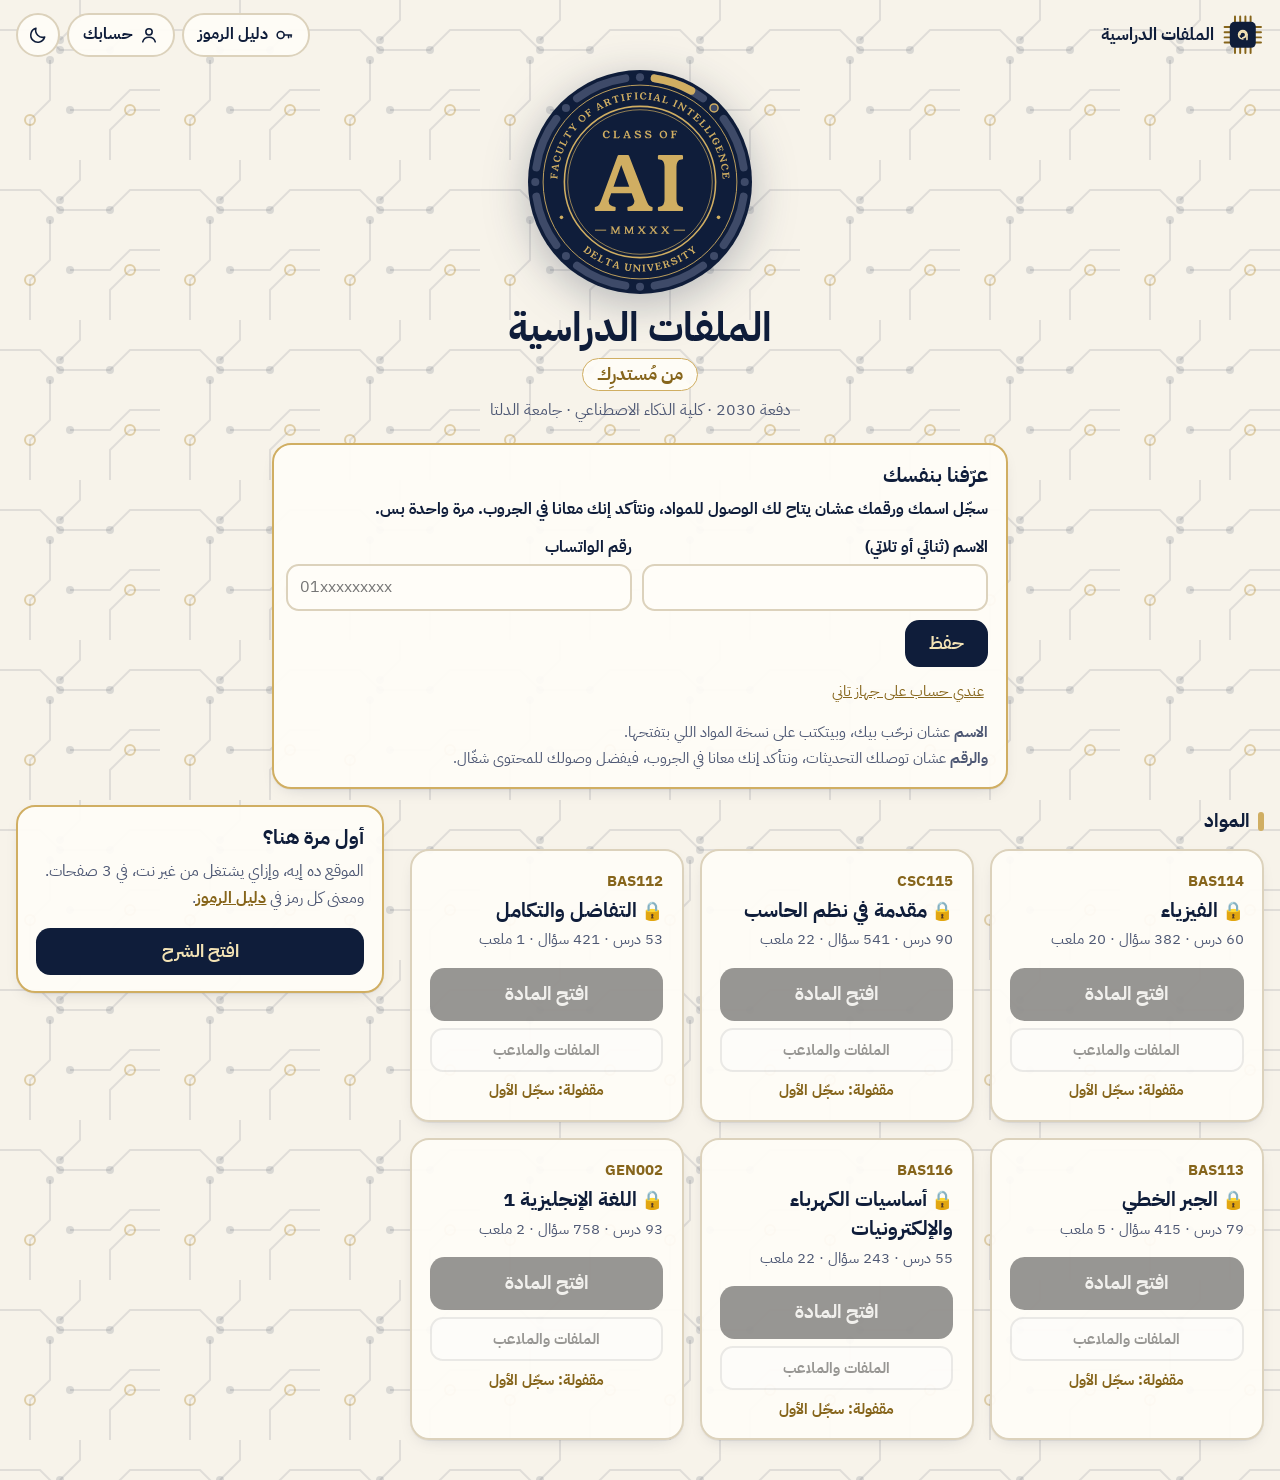
==== commit 8712a1bd: "الإصدار 15: دليل استخدام الموقع، وكارت «جديد في المواد»، والختم بـ MMXXX، وعرض الأسئلة في «حسابك» Co" ====
--- a/index.html
+++ b/index.html
@@ -129,7 +129,7 @@
   <h2 id="cr-h">من نوح</h2>
   <p>لو لقيت غلط أو عندك اقتراح، كلّمني:</p>
   <div class="socs"><a class="soc wa" href="https://wa.me/201114232172" target="_blank" rel="noopener"><svg viewBox="0 0 24 24" aria-hidden="true"><path d="M12 2.2A9.8 9.8 0 0 0 3.6 17l-1.3 4.8 4.9-1.3A9.8 9.8 0 1 0 12 2.2Z" fill="none" stroke="currentColor" stroke-width="1.8"/><path d="M8.6 7.4c.3-.6.6-.6.9-.6h.6c.2 0 .4.1.5.4l.8 1.9c.1.2 0 .5-.1.7l-.6.7c.6 1.2 1.6 2.2 2.8 2.8l.7-.6c.2-.2.5-.2.7-.1l1.9.8c.3.1.4.3.4.6v.6c0 .4-.1.7-.6.9-1.2.6-3 .3-4.8-1.1a9.7 9.7 0 0 1-3.2-3.9c-.6-1.4-.6-2.4 0-3.1Z" fill="currentColor"/></svg><span>WhatsApp</span></a><a class="soc ig" href="https://www.instagram.com/nooh.m.ibrahim/" target="_blank" rel="noopener"><svg viewBox="0 0 24 24" aria-hidden="true"><rect x="3" y="3" width="18" height="18" rx="5" fill="none" stroke="currentColor" stroke-width="1.9"/><circle cx="12" cy="12" r="4.2" fill="none" stroke="currentColor" stroke-width="1.9"/><circle cx="17.4" cy="6.6" r="1.2" fill="currentColor"/></svg><span>Instagram</span></a><a class="soc fb" href="https://www.facebook.com/profile.php?id=61594278003270" target="_blank" rel="noopener"><svg viewBox="0 0 24 24" aria-hidden="true"><path d="M13.6 21v-7.6h2.6l.4-3h-3V8.5c0-.9.3-1.5 1.5-1.5h1.6V4.3a21 21 0 0 0-2.3-.1c-2.3 0-3.9 1.4-3.9 4v2.2H8v3h2.5V21Z" fill="currentColor"/></svg><span>Facebook</span></a><a class="soc li" href="https://www.linkedin.com/in/nooh-m-ibrahim/" target="_blank" rel="noopener"><svg viewBox="0 0 24 24" aria-hidden="true"><rect x="3" y="3" width="18" height="18" rx="3" fill="none" stroke="currentColor" stroke-width="1.8"/><path d="M7.3 10v7M7.3 7v.01M11 17v-7M11 13c0-1.8 1-3 2.6-3S16.7 11 16.7 13v4" fill="none" stroke="currentColor" stroke-width="2" stroke-linecap="round"/></svg><span>LinkedIn</span></a><a class="soc gh" href="https://github.com/Nooh-Ibrahim" target="_blank" rel="noopener"><svg viewBox="0 0 24 24" aria-hidden="true"><path d="M12 2.5a9.5 9.5 0 0 0-3 18.5c.5.1.7-.2.7-.5v-1.7c-2.6.6-3.2-1.2-3.2-1.2-.4-1.1-1.1-1.4-1.1-1.4-.9-.6.1-.6.1-.6 1 .1 1.5 1 1.5 1 .9 1.5 2.3 1.1 2.9.8.1-.6.3-1.1.6-1.3-2.1-.2-4.3-1-4.3-4.7 0-1 .4-1.9 1-2.6-.1-.2-.4-1.2.1-2.5 0 0 .8-.3 2.6 1a9 9 0 0 1 4.8 0c1.8-1.3 2.6-1 2.6-1 .5 1.3.2 2.3.1 2.5.6.7 1 1.6 1 2.6 0 3.7-2.2 4.5-4.3 4.7.3.3.6.9.6 1.8v2.6c0 .3.2.6.7.5A9.5 9.5 0 0 0 12 2.5Z" fill="currentColor"/></svg><span>GitHub</span></a></div>
-  <p class="ver" id="ver">إصدار الموقع: 13</p>
+  <p class="ver" id="ver">إصدار الموقع: 15</p>
 </footer>
 </div>
 
--- a/site.css
+++ b/site.css
@@ -423,3 +423,12 @@
 [hidden]{display:none!important}
 .gcode label{flex:1 1 10rem;min-width:0}.gcode input{min-width:0;width:100%}
 .ses{grid-template-columns:auto minmax(0,1fr) auto}
+
+/* لينك «افتح الملعب» تحت كل ملعب (جلسة الدمج 6) */
+.labc .labgo{align-self:flex-start;margin-top:.35rem;font-weight:800;color:var(--ink);text-decoration:underline;text-decoration-color:var(--gold);text-underline-offset:.25em;min-height:2.4rem;display:inline-flex;align-items:center}
+/* كارت «جديد في المواد» (home.js، جلسة الدمج 2026-11-09) */
+.news{margin:1rem 0 .4rem;border-color:var(--gold)}
+.news .fine{font-size:.92rem;color:var(--muted);margin-bottom:.4rem}
+.news .nw{border-top:1px solid var(--rule);padding:.45rem 0 .2rem}
+.news .nwh{font-weight:700;color:var(--ink);text-decoration:underline;text-decoration-color:var(--gold);text-underline-offset:.25em}
+.news ul{margin:.25rem 0 0;padding-inline-start:1.2rem}.news li{margin:.2rem 0;line-height:1.6}.news li small{color:var(--muted)}
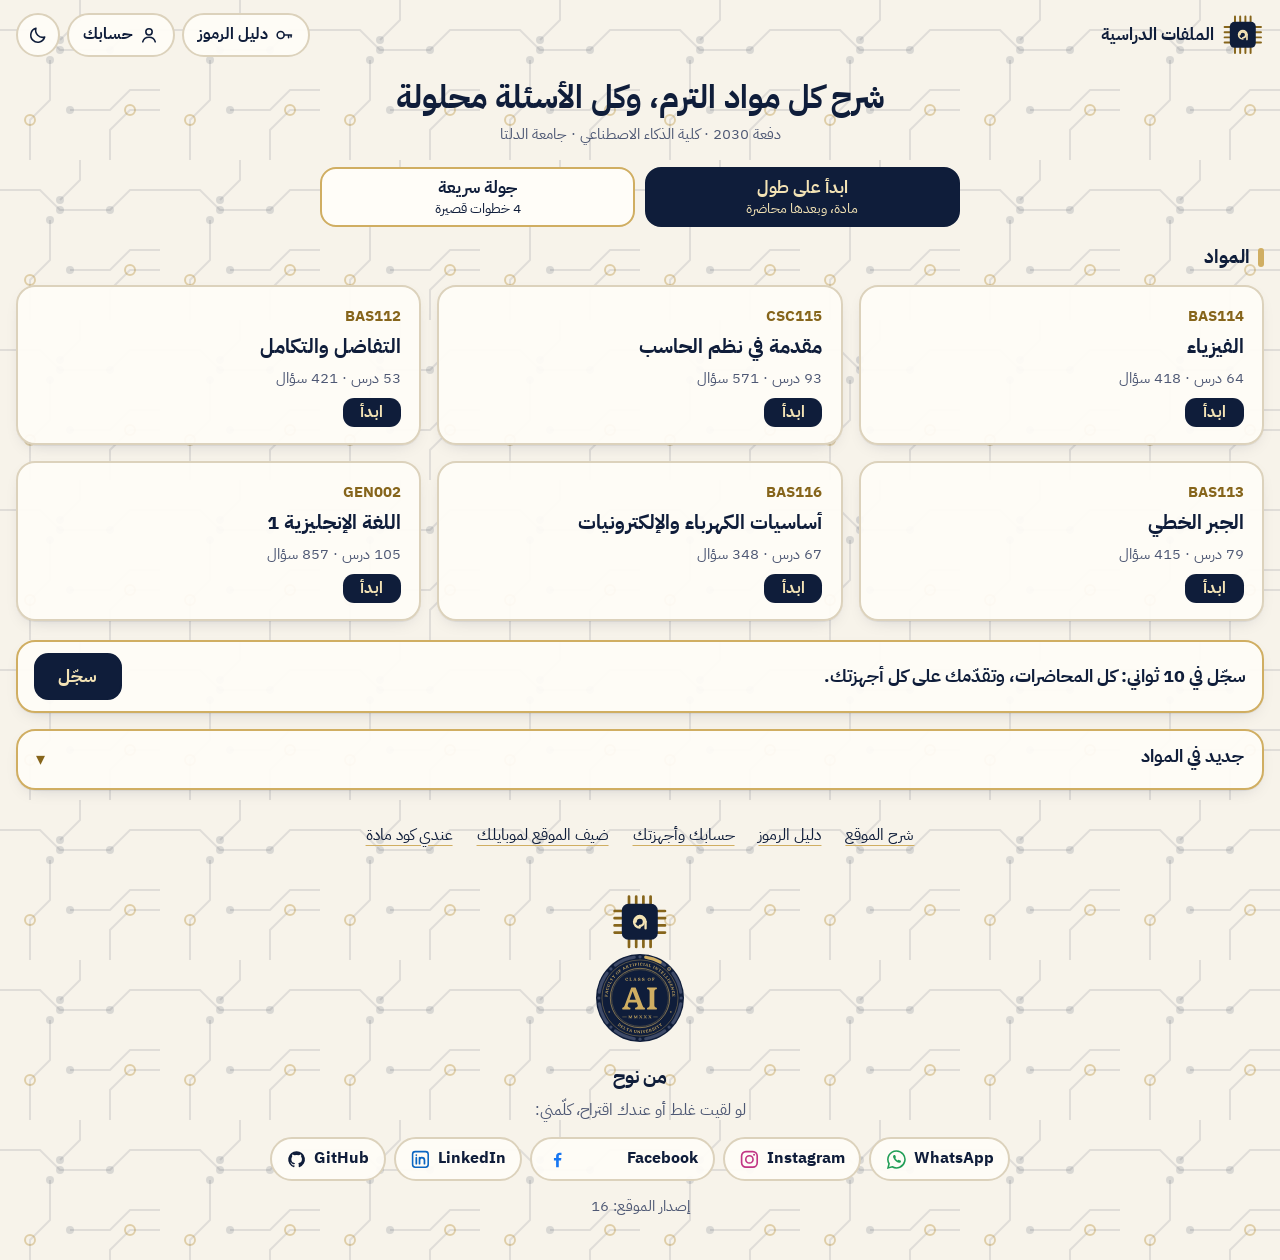
==== commit 7ea9d519: "الرئيسية الجديدة (فابل 2): كمّل من مكان ما وقفت، وابدأ على طول، والجولة، والتجربة من غير حساب - الرئ" ====
--- a/index.html
+++ b/index.html
@@ -5,7 +5,7 @@
 <meta name="viewport" content="width=device-width, initial-scale=1, viewport-fit=cover">
 <title>الملفات الدراسية · مُستدرِك</title>
 <meta name="description" content="الملفات الدراسية لدفعة 2030، كلية الذكاء الاصطناعي، جامعة الدلتا. من مُستدرِك.">
-<meta name="hub-version" content="13">
+<meta name="hub-version" content="14">
 <link rel="manifest" href="manifest.webmanifest">
 <link rel="icon" type="image/png" sizes="192x192" href="icons/icon-192.png">
 <link rel="apple-touch-icon" sizes="180x180" href="icons/icon-180.png">
@@ -16,8 +16,7 @@
 <meta name="theme-color" content="#F7F3EA" media="(prefers-color-scheme: light)">
 <meta name="theme-color" content="#0B1530" media="(prefers-color-scheme: dark)">
 <script>try{var t=localStorage.getItem("hub-theme");if(t==="light"||t==="dark")document.documentElement.setAttribute("data-theme",t)}catch(e){}
-// البروفايل الإجباري: من غير اسم ورقم، كارت الاسم بس هو اللي ظاهر (والمواد والطباعة مستخبيين)
-try{if(!localStorage.getItem("mst-name"))document.documentElement.classList.add("gate")}catch(e){}</script>
+</script>
 <link rel="stylesheet" href="site.css">
 </head>
 <body>
@@ -29,107 +28,75 @@
   <button type="button" class="nbtn ic" id="theme" aria-label="الوضع الغامق"></button>
 </nav>
 
-<header class="hero">
-  <img class="seal-hero" src="icons/seal.svg" width="200" height="200" alt="ختم دفعة 2030: كلية الذكاء الاصطناعي، جامعة الدلتا. الحلقة اللي حواليه: 8 ترمات، وإحنا في الترم الأول">
-  <h1>الملفات الدراسية</h1>
-  <span class="by">من مُستدرِك</span>
+<header class="hero slim">
+  <h1>شرح كل مواد الترم، وكل الأسئلة محلولة</h1>
   <p class="sub">دفعة 2030 · كلية الذكاء الاصطناعي · جامعة الدلتا</p>
-  <p class="hello" id="hello" hidden>أهلاً يا <b id="hello-name"></b> <a class="linkbtn" href="account.html">حسابك</a> <button type="button" class="linkbtn" id="edit-who">تعديل الاسم</button></p>
+  <p class="hello" id="hello" hidden>أهلاً يا <b id="hello-name"></b></p>
 </header>
 
-<p class="offline" id="offline">✓ الموقع اتحفظ على جهازك، وبيفتح من غير نت. وكل مادة بتتحفظ أول ما تفتحها.</p>
+<main>
+<a class="card resume" id="resume" href="./" hidden></a>
 
-<main>
+<div class="first" id="first" hidden>
+  <div class="fb" id="first-b">
+    <button type="button" class="a" id="f-start">ابدأ على طول<small>مادة، وبعدها محاضرة</small></button>
+    <button type="button" class="b" id="f-tour">جولة سريعة<small>4 خطوات قصيرة</small></button>
+  </div>
+  <div class="card tour" id="tour" hidden aria-live="polite"></div>
+</div>
+
 <section class="card who" id="who" aria-labelledby="who-h" hidden>
-  <h2 id="who-h">عرّفنا بنفسك</h2>
-  <p class="gate-msg">سجّل اسمك ورقمك عشان يتاح لك الوصول للمواد، ونتأكد إنك معانا في الجروب. مرة واحدة بس.</p>
+  <h2 id="who-h">سجّل في 10 ثواني</h2>
+  <p id="who-why"></p>
   <form id="who-form" novalidate>
     <label>الاسم (ثنائي أو تلاتي)<input id="who-name" type="text" autocomplete="name" required></label>
     <label>رقم الواتساب<input id="who-phone" type="tel" inputmode="numeric" autocomplete="tel" dir="ltr" placeholder="01xxxxxxxxx" required></label>
     <p class="err" id="who-err" hidden></p>
-    <div class="row"><button type="submit" class="btn">حفظ</button><button type="button" class="btn quiet" id="who-later">إلغاء</button></div>
+    <div class="row"><button type="submit" class="btn">سجّل</button><button type="button" class="btn quiet" id="who-later">مش دلوقتي</button></div>
   </form>
-  <p class="join-q"><button type="button" class="linkbtn" id="join-open">عندي حساب على جهاز تاني</button></p>
+  <p class="join-q" id="join-q"><button type="button" class="linkbtn" id="join-open">عندي حساب على جهاز تاني</button></p>
   <div id="join" class="join" hidden><form id="join-form" novalidate>
-    <p>على الجهاز اللي مسجّل عليه: افتح الموقع، وفي كارت <b>«حسابك على أكتر من جهاز»</b> دوس <b>«اربط جهاز تاني»</b>، واكتب الكود اللي هيظهر هنا:</p>
+    <p>على الجهاز اللي مسجّل عليه: افتح صفحة <b>«حسابك»</b>، ودوس <b>«اربط جهاز تاني»</b>، واكتب الكود اللي هيظهر هنا:</p>
     <label>كود الربط (6 أرقام)<input id="join-code" type="text" inputmode="numeric" autocomplete="one-time-code" dir="ltr" maxlength="9" placeholder="123 456"></label>
     <p class="err" id="join-err" hidden></p>
     <div class="row"><button type="submit" class="btn">اربط الجهاز ده</button></div>
   </form></div>
-  <p class="fine"><b>الاسم</b> عشان نرحّب بيك، وبيتكتب على نسخة المواد اللي بتفتحها.<br><b>والرقم</b> عشان توصلك التحديثات، ونتأكد إنك معانا في الجروب، فيفضل وصولك للمحتوى شغّال.</p>
+  <details class="whyd"><summary>ليه الاسم والرقم؟</summary><p class="fine"><b>الاسم</b> عشان نرحّب بيك، وبيتكتب على نسخة المواد اللي بتفتحها.<br><b>والرقم</b> عشان توصلك التحديثات، ونتأكد إنك معانا في الجروب.</p></details>
+</section>
+<p class="fine okm hmsg" id="home-msg" aria-live="polite"></p>
+
+<h2 class="sec sec-c" id="courses-h" tabindex="-1">المواد</h2>
+<div class="courses" id="courses"></div>
+<div id="lecpick" hidden></div>
+<div id="gcourses"></div>
+
+<section class="card reg" id="reg" hidden>
+  <p>سجّل في 10 ثواني: كل المحاضرات، وتقدّمك على كل أجهزتك.</p>
+  <button type="button" class="btn" id="reg-go">سجّل</button>
 </section>
 
-<div class="home-grid">
-<section class="card guide" aria-labelledby="g-h">
-  <div class="txt"><h2 id="g-h">أول مرة هنا؟</h2><p>الموقع ده إيه، وإزاي يشتغل من غير نت، في 3 صفحات. ومعنى كل رمز في <a class="inl" href="key.html">دليل الرموز</a>.</p></div>
-  <a class="gbtn" href="guide.html">افتح الشرح</a>
-</section>
+<section class="card news" id="news" aria-labelledby="news-h" hidden></section>
 
-<div class="cblock">
-<h2 class="sec sec-c" id="courses-h">المواد</h2>
-<div class="courses" id="courses"></div>
-<div id="gcourses"></div>
-<div class="gcode"><button type="button" class="linkbtn" id="g-open">عندي كود مادة</button>
+<nav class="hlinks" aria-label="لينكات">
+  <a href="guide.html">شرح الموقع</a>
+  <a href="key.html">دليل الرموز</a>
+  <a href="account.html">حسابك وأجهزتك</a>
+  <a href="guide.html#s15">ضيف الموقع لموبايلك</a>
+  <button type="button" id="g-open">عندي كود مادة</button>
+</nav>
+<div class="gcode">
   <form id="g-box" class="row" hidden novalidate><label>الكود<input id="g-code" type="text" dir="ltr" autocomplete="off" autocapitalize="characters" spellcheck="false" maxlength="24" placeholder="ABC-12345"></label><button type="submit" class="btn">افتح</button></form>
   <p class="fine" id="g-msg" aria-live="polite"></p></div>
-</div>
-
-<section class="card acc" id="acc" aria-labelledby="acc-h">
-  <h2 id="acc-h">حسابك على أكتر من جهاز</h2>
-  <p class="acc-st" id="acc-st"></p>
-  <p>بتذاكر على الموبايل والكمبيوتر؟ اربط الجهاز التاني بحسابك مرة واحدة، وبعدها أي إجابة أو علامة «مهم» أو غلطة على جهاز بتوصل للتاني لوحدها، في كل المواد.</p>
-  <div class="row"><button type="button" class="btn" id="acc-link">اربط جهاز تاني</button><button type="button" class="btn quiet" id="acc-sync">زامن دلوقتي</button></div>
-  <div class="acc-code" id="acc-code" hidden></div>
-  <p class="fine" id="acc-msg" aria-live="polite"></p>
-  <details class="bk"><summary>نسخة احتياطية من غير نت (كود واحد لكل المواد)</summary>
-    <p>لو مفيش نت، أو عايز تنقل تقدّمك بنفسك: صدّر كود واحد فيه كل المواد، والصقه في الجهاز التاني.</p>
-    <div class="row"><button type="button" class="btn" id="bk-out">صدّر تقدّمي في كل المواد</button><button type="button" class="btn quiet" id="bk-in">الصق كود</button></div>
-    <div id="bk-box"></div>
-  </details>
-</section>
-
-<div class="howb">
-<h2 class="sec">قبل ما تبدأ</h2>
-<div class="how">
-<section class="card" aria-labelledby="h-add">
-  <h2 id="h-add">ضيف الموقع لشاشة موبايلك</h2>
-  <p>بيبقى أيقونة زي أي تطبيق، <b>وبيفتح من غير نت</b>.</p>
-  <h3>آيفون (سفاري)</h3>
-  <ol>
-    <li>افتح الموقع في <b>سفاري</b>، وافتح كل مادة محتاجها مرة بالنت.</li>
-    <li>دوس زرار <b>المشاركة</b> (مربع طالع منه سهم). مش لاقيه؟ دوس <b>التلات نقط</b> الأول.</li>
-    <li>اختار <b>«إضافة إلى الشاشة الرئيسية»</b>، وبعدها <b>«إضافة»</b>.</li>
-  </ol>
-  <h3>أندرويد (كروم)</h3>
-  <ol>
-    <li>افتح الموقع في <b>كروم</b>، وافتح كل مادة محتاجها مرة بالنت.</li>
-    <li>دوس <b>التلات نقط</b> اللي فوق.</li>
-    <li>اختار <b>«تثبيت التطبيق»</b> أو <b>«إضافة إلى الشاشة الرئيسية»</b>.</li>
-  </ol>
-  <p class="note">على الآيفون، الأيقونة ليها حفظ لوحدها غير سفاري. اختار واحد وذاكر منه دايماً، والأحسن الأيقونة.</p>
-</section>
-
-<section class="card" aria-labelledby="h-move">
-  <h2 id="h-move">عندك تقدّم في لينك كلود؟</h2>
-  <p>انقل إجاباتك وعلاماتك للموقع في دقيقة:</p>
-  <ol>
-    <li>افتح المادة من <b>اللينك القديم</b>.</li>
-    <li>روح تاب <b>«تقدّمي»</b>، ودوس <b>«صدّر تقدّمي»</b>، و<b>انسخ الكود</b>.</li>
-    <li>هنا في الصفحة دي، في كارت <b>«حسابك على أكتر من جهاز»</b>، افتح <b>«نسخة احتياطية»</b> ودوس <b>«الصق كود»</b>.</li>
-  </ol>
-  <p class="note">بعدها التقدّم بيتحفظ على حسابك، وبيوصل لأي جهاز تربطه.</p>
-</section>
-</div>
-</div>
-</div>
+<p class="offline" id="offline">✓ الموقع اتحفظ على جهازك، وبيفتح من غير نت. وكل مادة بتتحفظ أول ما تفتحها.</p>
 </main>
 
 <footer class="credit" aria-labelledby="cr-h">
   <svg class="chip chip-f" viewBox="0 0 96 96" role="img" aria-label="شعار الملفات الدراسية: ميم مُستدرِك جوّه شريحة"><g class="pins" stroke-width="4.5" stroke-linecap="round"><path d="M30 6v12M42 6v12M54 6v12M66 6v12M30 78v12M42 78v12M54 78v12M66 78v12M6 30h12M6 42h12M6 54h12M6 66h12M78 30h12M78 42h12M78 54h12M78 66h12"/></g><rect class="die" x="18" y="18" width="60" height="60" rx="11"/><g class="meem" transform="translate(26 26) scale(1.375)" fill="none" stroke-width="2.8" stroke-linecap="round" stroke-linejoin="round"><path d="M23 16a7 7 0 1 0-7 7"/><path d="M16 21a5 5 0 1 0-5-5"/><path d="M23 16v8"/></g></svg>
+  <img class="seal-f" src="icons/seal.svg" width="88" height="88" alt="ختم دفعة 2030: كلية الذكاء الاصطناعي، جامعة الدلتا">
   <h2 id="cr-h">من نوح</h2>
   <p>لو لقيت غلط أو عندك اقتراح، كلّمني:</p>
   <div class="socs"><a class="soc wa" href="https://wa.me/201114232172" target="_blank" rel="noopener"><svg viewBox="0 0 24 24" aria-hidden="true"><path d="M12 2.2A9.8 9.8 0 0 0 3.6 17l-1.3 4.8 4.9-1.3A9.8 9.8 0 1 0 12 2.2Z" fill="none" stroke="currentColor" stroke-width="1.8"/><path d="M8.6 7.4c.3-.6.6-.6.9-.6h.6c.2 0 .4.1.5.4l.8 1.9c.1.2 0 .5-.1.7l-.6.7c.6 1.2 1.6 2.2 2.8 2.8l.7-.6c.2-.2.5-.2.7-.1l1.9.8c.3.1.4.3.4.6v.6c0 .4-.1.7-.6.9-1.2.6-3 .3-4.8-1.1a9.7 9.7 0 0 1-3.2-3.9c-.6-1.4-.6-2.4 0-3.1Z" fill="currentColor"/></svg><span>WhatsApp</span></a><a class="soc ig" href="https://www.instagram.com/nooh.m.ibrahim/" target="_blank" rel="noopener"><svg viewBox="0 0 24 24" aria-hidden="true"><rect x="3" y="3" width="18" height="18" rx="5" fill="none" stroke="currentColor" stroke-width="1.9"/><circle cx="12" cy="12" r="4.2" fill="none" stroke="currentColor" stroke-width="1.9"/><circle cx="17.4" cy="6.6" r="1.2" fill="currentColor"/></svg><span>Instagram</span></a><a class="soc fb" href="https://www.facebook.com/profile.php?id=61594278003270" target="_blank" rel="noopener"><svg viewBox="0 0 24 24" aria-hidden="true"><path d="M13.6 21v-7.6h2.6l.4-3h-3V8.5c0-.9.3-1.5 1.5-1.5h1.6V4.3a21 21 0 0 0-2.3-.1c-2.3 0-3.9 1.4-3.9 4v2.2H8v3h2.5V21Z" fill="currentColor"/></svg><span>Facebook</span></a><a class="soc li" href="https://www.linkedin.com/in/nooh-m-ibrahim/" target="_blank" rel="noopener"><svg viewBox="0 0 24 24" aria-hidden="true"><rect x="3" y="3" width="18" height="18" rx="3" fill="none" stroke="currentColor" stroke-width="1.8"/><path d="M7.3 10v7M7.3 7v.01M11 17v-7M11 13c0-1.8 1-3 2.6-3S16.7 11 16.7 13v4" fill="none" stroke="currentColor" stroke-width="2" stroke-linecap="round"/></svg><span>LinkedIn</span></a><a class="soc gh" href="https://github.com/Nooh-Ibrahim" target="_blank" rel="noopener"><svg viewBox="0 0 24 24" aria-hidden="true"><path d="M12 2.5a9.5 9.5 0 0 0-3 18.5c.5.1.7-.2.7-.5v-1.7c-2.6.6-3.2-1.2-3.2-1.2-.4-1.1-1.1-1.4-1.1-1.4-.9-.6.1-.6.1-.6 1 .1 1.5 1 1.5 1 .9 1.5 2.3 1.1 2.9.8.1-.6.3-1.1.6-1.3-2.1-.2-4.3-1-4.3-4.7 0-1 .4-1.9 1-2.6-.1-.2-.4-1.2.1-2.5 0 0 .8-.3 2.6 1a9 9 0 0 1 4.8 0c1.8-1.3 2.6-1 2.6-1 .5 1.3.2 2.3.1 2.5.6.7 1 1.6 1 2.6 0 3.7-2.2 4.5-4.3 4.7.3.3.6.9.6 1.8v2.6c0 .3.2.6.7.5A9.5 9.5 0 0 0 12 2.5Z" fill="currentColor"/></svg><span>GitHub</span></a></div>
-  <p class="ver" id="ver">إصدار الموقع: 15</p>
+  <p class="ver" id="ver">إصدار الموقع: 16</p>
 </footer>
 </div>
 
--- a/site.css
+++ b/site.css
@@ -432,3 +432,61 @@
 .news .nw{border-top:1px solid var(--rule);padding:.45rem 0 .2rem}
 .news .nwh{font-weight:700;color:var(--ink);text-decoration:underline;text-decoration-color:var(--gold);text-underline-offset:.25em}
 .news ul{margin:.25rem 0 0;padding-inline-start:1.2rem}.news li{margin:.2rem 0;line-height:1.6}.news li small{color:var(--muted)}
+
+/* ===== الرئيسية الجديدة (فابل 2، 2026-11-16): سطر واحد، و«كمّل»، والمواد. كارت المادة مكان دوس واحد ===== */
+.hero.slim{padding:.5rem 0 .8rem}
+.hero.slim h1{font-size:1.4rem;line-height:1.5}
+.hero.slim .sub{font-size:.95rem;margin-top:.1rem}
+.hero.slim .hello{margin-top:.2rem;font-size:1rem}
+@media (min-width:760px){.hero.slim{padding:1rem 0 1.2rem}.hero.slim h1{font-size:2rem}}
+.resume{display:grid;grid-template-columns:minmax(0,1fr) auto;align-items:center;gap:0 .8rem;text-decoration:none;color:var(--ink);border-color:var(--gold);margin:0 0 .9rem;padding:.7rem 1rem}
+.resume[hidden],.reg[hidden]{display:none}
+.resume:hover{border-color:var(--gold-ink)}
+.resume .rk{grid-column:1;font-size:.92rem;font-weight:700;color:var(--gold-ink)}
+.resume .rn{grid-column:1;font-size:1.15rem;line-height:1.5}
+.resume .rl{grid-column:1;font-size:.98rem;color:var(--muted);line-height:1.5}
+.resume .rgo{grid-column:2;grid-row:1/span 3;display:inline-flex;align-items:center;min-height:2.9rem;padding:0 1.3rem;border-radius:.9rem;background:var(--acc);color:var(--on-acc);font-weight:700;font-size:1.1rem}
+.first{margin:0 0 .9rem}
+.fb{display:grid;grid-template-columns:1fr 1fr;gap:.6rem}
+.fb[hidden]{display:none}
+.fb button{font:inherit;min-height:3.6rem;border-radius:1rem;font-weight:700;font-size:1.08rem;line-height:1.4;cursor:pointer;padding:.35rem .5rem}
+.fb small{display:block;font-weight:400;font-size:.88rem}
+.fb .a{background:var(--acc);color:var(--on-acc);border:2px solid var(--acc)}
+.fb .b{background:var(--surface);color:var(--ink);border:2px solid var(--gold)}
+.fb button:hover{filter:brightness(1.08)}
+@media (min-width:760px){.first{max-width:40rem;margin-inline:auto}}
+.tour{border-color:var(--gold)}
+.tour .tn{font-size:.9rem;font-weight:700;color:var(--gold-ink)}
+.tour .tt{font-size:1.08rem;line-height:1.8;margin:.1rem 0 .6rem}
+.tour .row{display:flex;gap:.6rem;align-items:center}
+main>.sec-c{margin-top:.6rem}
+a.course{text-decoration:none;color:var(--ink);transition:border-color .15s,transform .15s}
+a.course:hover{border-color:var(--gold);transform:translateY(-2px)}
+.course .cmeta{display:block;margin:0 0 .55rem}
+.course .cst{margin-top:auto;font-size:.95rem;font-weight:700;color:var(--muted);line-height:1.5}
+.course .cst.new{align-self:flex-start;color:var(--on-acc);background:var(--acc);border-radius:.7rem;padding:.15rem 1.1rem;font-size:1rem}
+.course .cbar{display:block;height:.45rem;border-radius:1rem;background:var(--rule);overflow:hidden;margin-top:auto}
+.course .cbar+.cst{margin-top:.3rem}
+.course .cbar i{display:block;height:100%;background:var(--gold);border-radius:1rem}
+.course.sv .cmeta::after{content:" · ✓";color:var(--ok);font-weight:700}
+html.pick a.course{border-color:var(--gold)}
+.course.sel{outline:3px solid var(--gold);outline-offset:2px}
+.lplist{display:grid;grid-template-columns:1fr;gap:.5rem}
+@media (min-width:760px){.lplist{grid-template-columns:repeat(2,minmax(0,1fr))}}
+.lp{display:flex;flex-direction:column;justify-content:center;min-height:3.2rem;padding:.45rem .9rem;border-radius:.9rem;border:2px solid var(--rule);background:var(--glass);color:var(--ink);text-decoration:none;line-height:1.55}
+.lp:hover{border-color:var(--gold)}
+.lp span{font-size:.9rem;font-weight:700;color:var(--ok)}
+.lp.lock span{color:var(--muted)}
+.reg{display:flex;align-items:center;gap:.5rem .8rem;flex-wrap:wrap;margin:1.2rem 0 0;border-color:var(--gold);padding:.7rem 1rem}
+.reg p{flex:1 1 14rem;font-weight:700;line-height:1.6}
+.hmsg:empty{display:none}.hmsg{text-align:center;margin:0 0 .6rem}
+.whyd{margin-top:.5rem}.whyd summary{cursor:pointer;font-size:.95rem;color:var(--muted);min-height:2.4rem;display:flex;align-items:center}
+.who .whyd .fine{margin-top:0}
+.hlinks{display:flex;flex-wrap:wrap;gap:0 1.1rem;justify-content:center;margin:1.5rem 0 0;font-size:1rem}
+.hlinks a,.hlinks button{color:var(--ink);font:inherit;background:none;border:0;padding:.2rem;text-decoration:underline;text-decoration-color:var(--gold);text-underline-offset:.3em;cursor:pointer;min-height:2.75rem;display:inline-flex;align-items:center}
+.gcode .row{display:flex;gap:.5rem;align-items:flex-end;justify-content:center;flex-wrap:wrap}.gcode .row[hidden]{display:none}.gcode .fine{text-align:center}
+main>.offline{margin-top:1rem}
+.seal-f{display:block;width:5.5rem;height:auto;aspect-ratio:1;margin:0 auto .7rem}
+.news summary{cursor:pointer;min-height:2.75rem;display:flex;align-items:center;gap:.5rem}.news summary::after{content:"▾";color:var(--gold-ink);margin-inline-start:auto}.news details[open] summary::after{content:"▴"}.news summary h2{font-size:1.1rem}.news summary::-webkit-details-marker{display:none}
+.news{padding-block:.4rem}
+.lp b i.dr{font-style:normal;font-size:.72rem;font-weight:700;border:1px solid var(--pen,#B42318);color:var(--pen,#B42318);border-radius:1rem;padding:.05rem .5rem;white-space:nowrap}
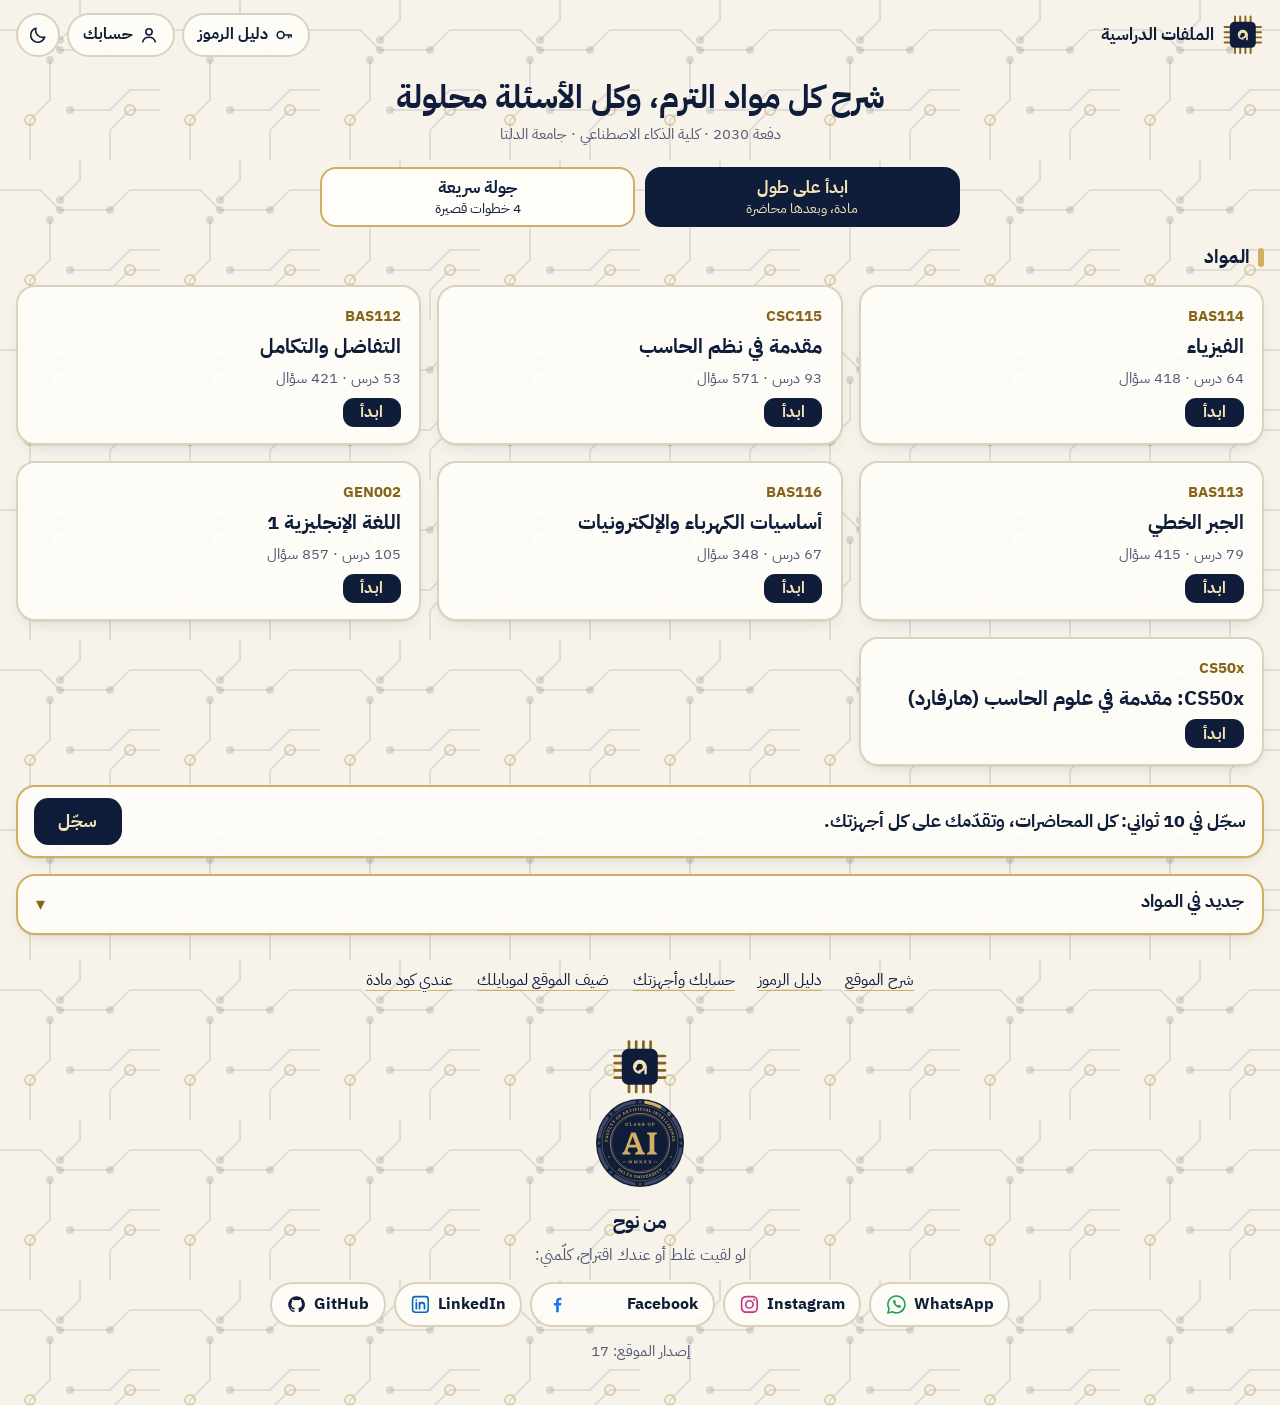
==== commit f6850d3c: "إضافة مادة CS50x للموقع (الكارت، والتقدّم، والوقت) وإصدار الموقع 17 Co-Authored-By: Claude Opus 5.5 " ====
--- a/index.html
+++ b/index.html
@@ -96,7 +96,7 @@
   <h2 id="cr-h">من نوح</h2>
   <p>لو لقيت غلط أو عندك اقتراح، كلّمني:</p>
   <div class="socs"><a class="soc wa" href="https://wa.me/201114232172" target="_blank" rel="noopener"><svg viewBox="0 0 24 24" aria-hidden="true"><path d="M12 2.2A9.8 9.8 0 0 0 3.6 17l-1.3 4.8 4.9-1.3A9.8 9.8 0 1 0 12 2.2Z" fill="none" stroke="currentColor" stroke-width="1.8"/><path d="M8.6 7.4c.3-.6.6-.6.9-.6h.6c.2 0 .4.1.5.4l.8 1.9c.1.2 0 .5-.1.7l-.6.7c.6 1.2 1.6 2.2 2.8 2.8l.7-.6c.2-.2.5-.2.7-.1l1.9.8c.3.1.4.3.4.6v.6c0 .4-.1.7-.6.9-1.2.6-3 .3-4.8-1.1a9.7 9.7 0 0 1-3.2-3.9c-.6-1.4-.6-2.4 0-3.1Z" fill="currentColor"/></svg><span>WhatsApp</span></a><a class="soc ig" href="https://www.instagram.com/nooh.m.ibrahim/" target="_blank" rel="noopener"><svg viewBox="0 0 24 24" aria-hidden="true"><rect x="3" y="3" width="18" height="18" rx="5" fill="none" stroke="currentColor" stroke-width="1.9"/><circle cx="12" cy="12" r="4.2" fill="none" stroke="currentColor" stroke-width="1.9"/><circle cx="17.4" cy="6.6" r="1.2" fill="currentColor"/></svg><span>Instagram</span></a><a class="soc fb" href="https://www.facebook.com/profile.php?id=61594278003270" target="_blank" rel="noopener"><svg viewBox="0 0 24 24" aria-hidden="true"><path d="M13.6 21v-7.6h2.6l.4-3h-3V8.5c0-.9.3-1.5 1.5-1.5h1.6V4.3a21 21 0 0 0-2.3-.1c-2.3 0-3.9 1.4-3.9 4v2.2H8v3h2.5V21Z" fill="currentColor"/></svg><span>Facebook</span></a><a class="soc li" href="https://www.linkedin.com/in/nooh-m-ibrahim/" target="_blank" rel="noopener"><svg viewBox="0 0 24 24" aria-hidden="true"><rect x="3" y="3" width="18" height="18" rx="3" fill="none" stroke="currentColor" stroke-width="1.8"/><path d="M7.3 10v7M7.3 7v.01M11 17v-7M11 13c0-1.8 1-3 2.6-3S16.7 11 16.7 13v4" fill="none" stroke="currentColor" stroke-width="2" stroke-linecap="round"/></svg><span>LinkedIn</span></a><a class="soc gh" href="https://github.com/Nooh-Ibrahim" target="_blank" rel="noopener"><svg viewBox="0 0 24 24" aria-hidden="true"><path d="M12 2.5a9.5 9.5 0 0 0-3 18.5c.5.1.7-.2.7-.5v-1.7c-2.6.6-3.2-1.2-3.2-1.2-.4-1.1-1.1-1.4-1.1-1.4-.9-.6.1-.6.1-.6 1 .1 1.5 1 1.5 1 .9 1.5 2.3 1.1 2.9.8.1-.6.3-1.1.6-1.3-2.1-.2-4.3-1-4.3-4.7 0-1 .4-1.9 1-2.6-.1-.2-.4-1.2.1-2.5 0 0 .8-.3 2.6 1a9 9 0 0 1 4.8 0c1.8-1.3 2.6-1 2.6-1 .5 1.3.2 2.3.1 2.5.6.7 1 1.6 1 2.6 0 3.7-2.2 4.5-4.3 4.7.3.3.6.9.6 1.8v2.6c0 .3.2.6.7.5A9.5 9.5 0 0 0 12 2.5Z" fill="currentColor"/></svg><span>GitHub</span></a></div>
-  <p class="ver" id="ver">إصدار الموقع: 16</p>
+  <p class="ver" id="ver">إصدار الموقع: 17</p>
 </footer>
 </div>
 
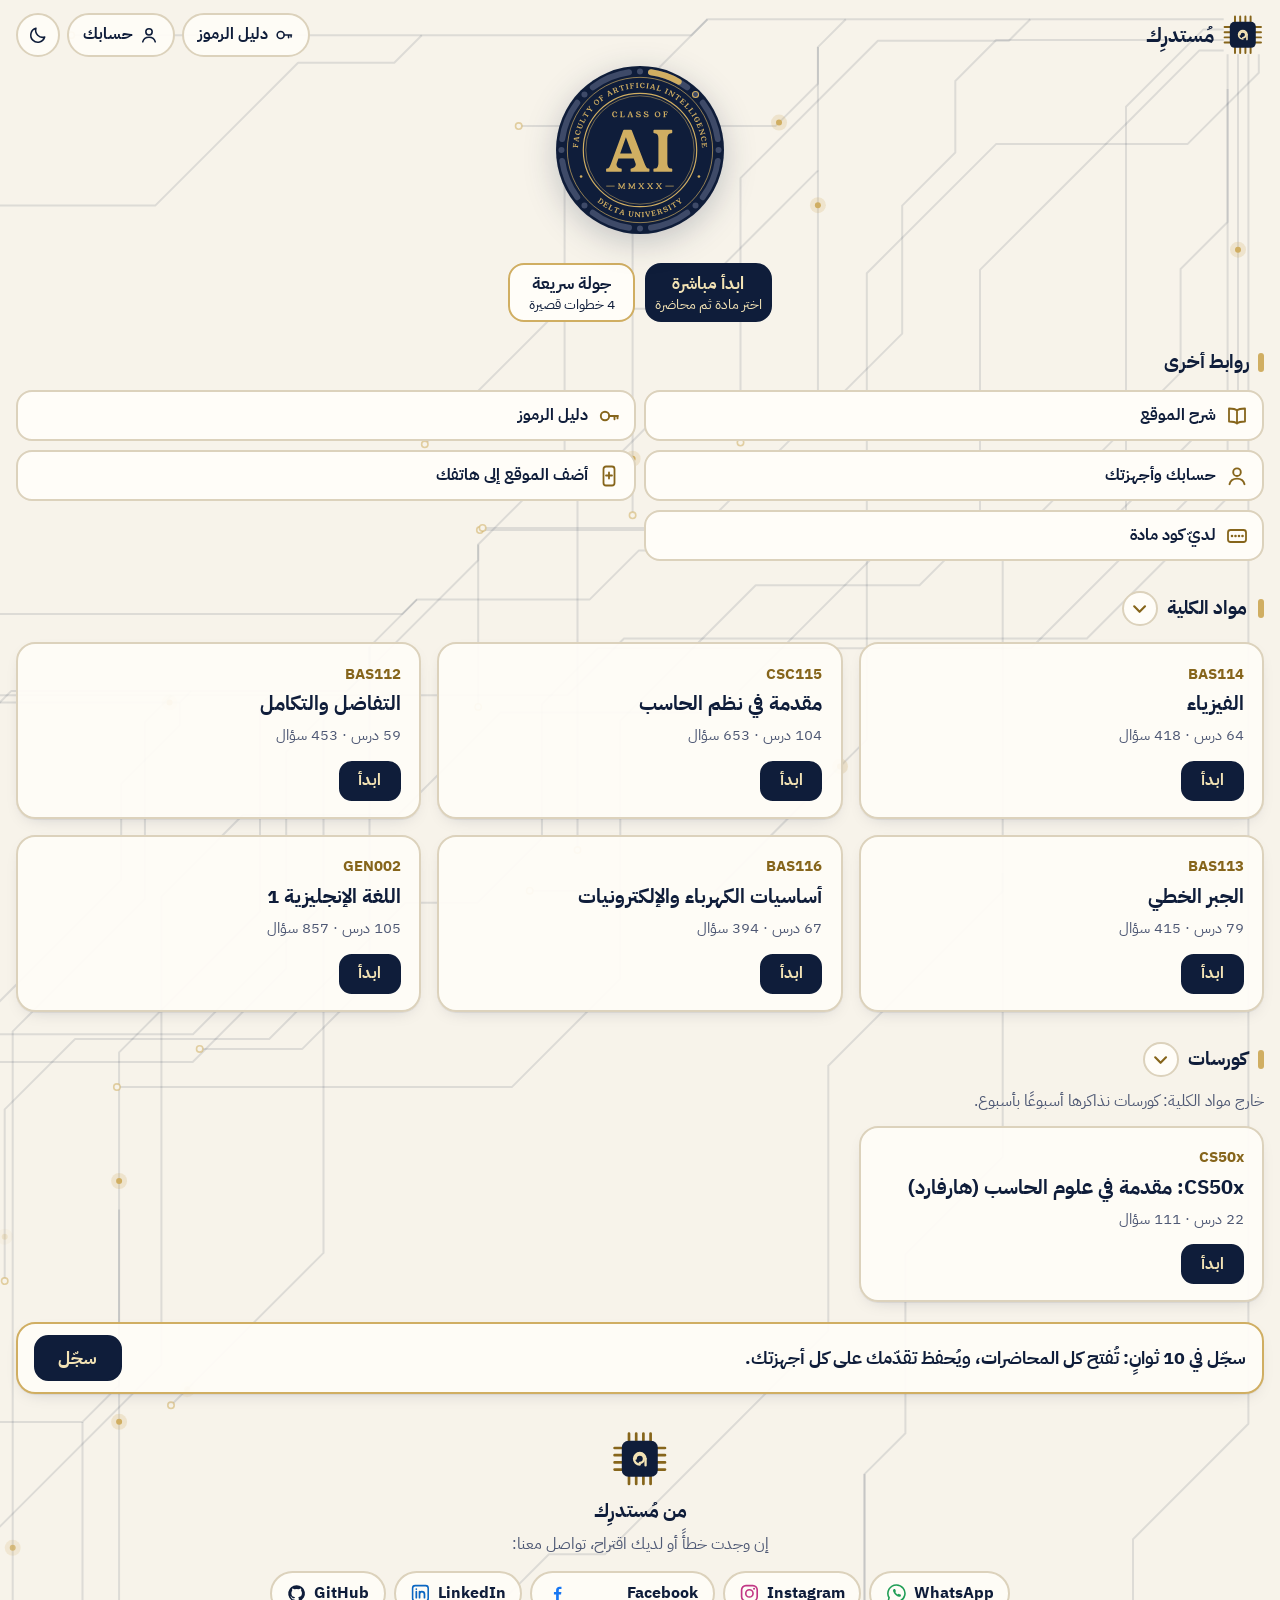
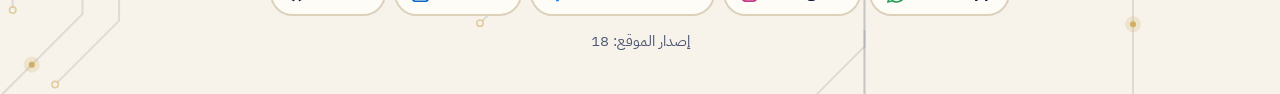
==== commit 4e09aba6: "الرئيسية الجديدة: الختم فوق، «كورسات» لوحدها، «أكمل» و«جديد في المواد» فوق، خلفية الإلكترونات، والوض" ====
--- a/index.html
+++ b/index.html
@@ -3,104 +3,127 @@
 <head>
 <meta charset="utf-8">
 <meta name="viewport" content="width=device-width, initial-scale=1, viewport-fit=cover">
-<title>الملفات الدراسية · مُستدرِك</title>
-<meta name="description" content="الملفات الدراسية لدفعة 2030، كلية الذكاء الاصطناعي، جامعة الدلتا. من مُستدرِك.">
+<title>مُستدرِك · Class of AI</title>
+<meta name="description" content="مُستدرِك: شرح كل المواد، وحلول كل الأسئلة. دفعة 2030، كلية الذكاء الاصطناعي، جامعة الدلتا.">
+<meta property="og:type" content="website">
+<meta property="og:site_name" content="مُستدرِك">
+<meta property="og:locale" content="ar_EG">
+<meta property="og:url" content="https://nooh-ibrahim.github.io/mustadrik-study/">
+<meta property="og:title" content="مُستدرِك · Class of AI">
+<meta property="og:description" content="شرح كل المواد، وحلول كل الأسئلة. دفعة 2030، كلية الذكاء الاصطناعي، جامعة الدلتا.">
+<meta property="og:image" content="https://nooh-ibrahim.github.io/mustadrik-study/icons/og.png">
+<meta property="og:image:type" content="image/png">
+<meta property="og:image:width" content="1200">
+<meta property="og:image:height" content="630">
+<meta property="og:image:alt" content="ختم Class of AI وشعار مُستدرِك">
+<meta name="twitter:card" content="summary_large_image">
 <meta name="hub-version" content="14">
 <link rel="manifest" href="manifest.webmanifest">
 <link rel="icon" type="image/png" sizes="192x192" href="icons/icon-192.png">
 <link rel="apple-touch-icon" sizes="180x180" href="icons/icon-180.png">
 <meta name="apple-mobile-web-app-capable" content="yes">
 <meta name="mobile-web-app-capable" content="yes">
-<meta name="apple-mobile-web-app-title" content="الملفات الدراسية">
+<meta name="apple-mobile-web-app-title" content="مُستدرِك">
 <meta name="apple-mobile-web-app-status-bar-style" content="default">
-<meta name="theme-color" content="#F7F3EA" media="(prefers-color-scheme: light)">
-<meta name="theme-color" content="#0B1530" media="(prefers-color-scheme: dark)">
-<script>try{var t=localStorage.getItem("hub-theme");if(t==="light"||t==="dark")document.documentElement.setAttribute("data-theme",t)}catch(e){}
+<meta name="theme-color" content="#F7F3EA">
+<!-- أول مرة: الوضع الفاتح، مهما كان الجهاز غامق. الغامق بس لو الطالب اختاره بنفسه (hub-theme) -->
+<script>try{var t=localStorage.getItem("hub-theme")}catch(e){}document.documentElement.setAttribute("data-theme",t==="dark"?"dark":"light");
 </script>
 <link rel="stylesheet" href="site.css">
 </head>
-<body>
+<body class="home">
 <div class="wrap">
 <nav class="top topnav" aria-label="الموقع">
-  <a class="brand" href="./"><svg class="chip" viewBox="0 0 96 96" aria-hidden="true"><g class="pins" stroke-width="4.5" stroke-linecap="round"><path d="M30 6v12M42 6v12M54 6v12M66 6v12M30 78v12M42 78v12M54 78v12M66 78v12M6 30h12M6 42h12M6 54h12M6 66h12M78 30h12M78 42h12M78 54h12M78 66h12"/></g><rect class="die" x="18" y="18" width="60" height="60" rx="11"/><g class="meem" transform="translate(26 26) scale(1.375)" fill="none" stroke-width="2.8" stroke-linecap="round" stroke-linejoin="round"><path d="M23 16a7 7 0 1 0-7 7"/><path d="M16 21a5 5 0 1 0-5-5"/><path d="M23 16v8"/></g></svg><span>الملفات الدراسية</span></a>
+  <a class="brand" href="./"><svg class="chip" viewBox="0 0 96 96" aria-hidden="true"><g class="pins" stroke-width="4.5" stroke-linecap="round"><path d="M30 6v12M42 6v12M54 6v12M66 6v12M30 78v12M42 78v12M54 78v12M66 78v12M6 30h12M6 42h12M6 54h12M6 66h12M78 30h12M78 42h12M78 54h12M78 66h12"/></g><rect class="die" x="18" y="18" width="60" height="60" rx="11"/><g class="meem" transform="translate(26 26) scale(1.375)" fill="none" stroke-width="2.8" stroke-linecap="round" stroke-linejoin="round"><path d="M23 16a7 7 0 1 0-7 7"/><path d="M16 21a5 5 0 1 0-5-5"/><path d="M23 16v8"/></g></svg><span>مُستدرِك</span></a>
   <a class="nbtn" href="key.html"><svg viewBox="0 0 24 24" aria-hidden="true"><circle cx="8" cy="12" r="4.2" fill="none" stroke="currentColor" stroke-width="1.9"/><path d="M12.2 12H21M17.5 12v3.2M20.5 12v2.4" fill="none" stroke="currentColor" stroke-width="1.9" stroke-linecap="round"/></svg><span>دليل الرموز</span></a>
   <a class="nbtn" href="account.html" id="nav-me"><svg viewBox="0 0 24 24" aria-hidden="true"><circle cx="12" cy="8.2" r="3.8" fill="none" stroke="currentColor" stroke-width="1.9"/><path d="M4.5 20.2c.9-3.6 3.9-5.6 7.5-5.6s6.6 2 7.5 5.6" fill="none" stroke="currentColor" stroke-width="1.9" stroke-linecap="round"/></svg><span>حسابك</span></a>
   <button type="button" class="nbtn ic" id="theme" aria-label="الوضع الغامق"></button>
 </nav>
 
-<header class="hero slim">
-  <h1>شرح كل مواد الترم، وكل الأسئلة محلولة</h1>
-  <p class="sub">دفعة 2030 · كلية الذكاء الاصطناعي · جامعة الدلتا</p>
-  <p class="hello" id="hello" hidden>أهلاً يا <b id="hello-name"></b></p>
+<header class="hero seal-top">
+  <h1 class="vh">مُستدرِك: شرح كل مواد الفصل الدراسي لدفعة 2030، كلية الذكاء الاصطناعي، جامعة الدلتا</h1>
+  <img class="seal-hero" src="icons/seal.svg" width="200" height="200" alt="ختم Class of AI: دفعة 2030، كلية الذكاء الاصطناعي، جامعة الدلتا">
 </header>
 
 <main>
+<!-- الشاشة العريضة: «أهلاً» و«أكمل» و«روابط أخرى» في عمود، و«جديد في المواد» جنبهم. الموبايل: تحت بعض، و«روابط أخرى» في الآخر -->
+<div class="dash">
+<div class="dside">
+<p class="hello" id="hello" hidden><span>أهلًا بك يا</span> <b id="hello-name"></b></p>
 <a class="card resume" id="resume" href="./" hidden></a>
 
 <div class="first" id="first" hidden>
   <div class="fb" id="first-b">
-    <button type="button" class="a" id="f-start">ابدأ على طول<small>مادة، وبعدها محاضرة</small></button>
+    <button type="button" class="a" id="f-start">ابدأ مباشرة<small>اختر مادة ثم محاضرة</small></button>
     <button type="button" class="b" id="f-tour">جولة سريعة<small>4 خطوات قصيرة</small></button>
   </div>
   <div class="card tour" id="tour" hidden aria-live="polite"></div>
 </div>
 
-<section class="card who" id="who" aria-labelledby="who-h" hidden>
-  <h2 id="who-h">سجّل في 10 ثواني</h2>
-  <p id="who-why"></p>
-  <form id="who-form" novalidate>
-    <label>الاسم (ثنائي أو تلاتي)<input id="who-name" type="text" autocomplete="name" required></label>
-    <label>رقم الواتساب<input id="who-phone" type="tel" inputmode="numeric" autocomplete="tel" dir="ltr" placeholder="01xxxxxxxxx" required></label>
-    <p class="err" id="who-err" hidden></p>
-    <div class="row"><button type="submit" class="btn">سجّل</button><button type="button" class="btn quiet" id="who-later">مش دلوقتي</button></div>
-  </form>
-  <p class="join-q" id="join-q"><button type="button" class="linkbtn" id="join-open">عندي حساب على جهاز تاني</button></p>
-  <div id="join" class="join" hidden><form id="join-form" novalidate>
-    <p>على الجهاز اللي مسجّل عليه: افتح صفحة <b>«حسابك»</b>، ودوس <b>«اربط جهاز تاني»</b>، واكتب الكود اللي هيظهر هنا:</p>
-    <label>كود الربط (6 أرقام)<input id="join-code" type="text" inputmode="numeric" autocomplete="one-time-code" dir="ltr" maxlength="9" placeholder="123 456"></label>
-    <p class="err" id="join-err" hidden></p>
-    <div class="row"><button type="submit" class="btn">اربط الجهاز ده</button></div>
-  </form></div>
-  <details class="whyd"><summary>ليه الاسم والرقم؟</summary><p class="fine"><b>الاسم</b> عشان نرحّب بيك، وبيتكتب على نسخة المواد اللي بتفتحها.<br><b>والرقم</b> عشان توصلك التحديثات، ونتأكد إنك معانا في الجروب.</p></details>
-</section>
-<p class="fine okm hmsg" id="home-msg" aria-live="polite"></p>
-
-<h2 class="sec sec-c" id="courses-h" tabindex="-1">المواد</h2>
-<div class="courses" id="courses"></div>
-<div id="lecpick" hidden></div>
-<div id="gcourses"></div>
-
-<section class="card reg" id="reg" hidden>
-  <p>سجّل في 10 ثواني: كل المحاضرات، وتقدّمك على كل أجهزتك.</p>
-  <button type="button" class="btn" id="reg-go">سجّل</button>
-</section>
-
-<section class="card news" id="news" aria-labelledby="news-h" hidden></section>
-
-<nav class="hlinks" aria-label="لينكات">
-  <a href="guide.html">شرح الموقع</a>
-  <a href="key.html">دليل الرموز</a>
-  <a href="account.html">حسابك وأجهزتك</a>
-  <a href="guide.html#s15">ضيف الموقع لموبايلك</a>
-  <button type="button" id="g-open">عندي كود مادة</button>
+<div class="dmore">
+<h2 class="sec" id="more-h">روابط أخرى</h2>
+<nav class="hlinks" aria-labelledby="more-h">
+  <a href="guide.html"><svg viewBox="0 0 24 24" aria-hidden="true"><path d="M12 6.5C10.5 5 8.3 4.5 4 4.5v13c4.3 0 6.5.5 8 2 1.5-1.5 3.7-2 8-2v-13c-4.3 0-6.5.5-8 2Zm0 0v13" fill="none" stroke="currentColor" stroke-width="1.8" stroke-linejoin="round"/></svg><span>شرح الموقع</span></a>
+  <a href="key.html"><svg viewBox="0 0 24 24" aria-hidden="true"><circle cx="8" cy="12" r="4.2" fill="none" stroke="currentColor" stroke-width="1.9"/><path d="M12.2 12H21M17.5 12v3.2M20.5 12v2.4" fill="none" stroke="currentColor" stroke-width="1.9" stroke-linecap="round"/></svg><span>دليل الرموز</span></a>
+  <a href="account.html"><svg viewBox="0 0 24 24" aria-hidden="true"><circle cx="12" cy="8.2" r="3.8" fill="none" stroke="currentColor" stroke-width="1.9"/><path d="M4.5 20.2c.9-3.6 3.9-5.6 7.5-5.6s6.6 2 7.5 5.6" fill="none" stroke="currentColor" stroke-width="1.9" stroke-linecap="round"/></svg><span>حسابك وأجهزتك</span></a>
+  <a href="guide.html#s15"><svg viewBox="0 0 24 24" aria-hidden="true"><rect x="6.5" y="2.5" width="11" height="19" rx="2.5" fill="none" stroke="currentColor" stroke-width="1.8"/><path d="M12 8.5v6M9 11.5h6" stroke="currentColor" stroke-width="1.8" stroke-linecap="round"/></svg><span>أضف الموقع إلى هاتفك</span></a>
+  <button type="button" id="g-open" aria-expanded="false"><svg viewBox="0 0 24 24" aria-hidden="true"><rect x="3" y="6" width="18" height="12" rx="2.5" fill="none" stroke="currentColor" stroke-width="1.8"/><path d="M7 12h.01M10.5 12h.01M14 12h.01M17.5 12h.01" stroke="currentColor" stroke-width="2.6" stroke-linecap="round"/></svg><span>لديّ كود مادة</span></button>
 </nav>
 <div class="gcode">
   <form id="g-box" class="row" hidden novalidate><label>الكود<input id="g-code" type="text" dir="ltr" autocomplete="off" autocapitalize="characters" spellcheck="false" maxlength="24" placeholder="ABC-12345"></label><button type="submit" class="btn">افتح</button></form>
   <p class="fine" id="g-msg" aria-live="polite"></p></div>
-<p class="offline" id="offline">✓ الموقع اتحفظ على جهازك، وبيفتح من غير نت. وكل مادة بتتحفظ أول ما تفتحها.</p>
+</div>
+</div>
+
+<section class="card news" id="news" aria-labelledby="news-h" hidden></section>
+</div>
+
+<section class="card who" id="who" aria-labelledby="who-h" hidden>
+  <h2 id="who-h">سجّل في 10 ثوانٍ</h2>
+  <p id="who-why"></p>
+  <form id="who-form" novalidate>
+    <label>الاسم (ثنائي أو ثلاثي)<input id="who-name" type="text" autocomplete="name" required></label>
+    <label>رقم الواتساب<input id="who-phone" type="tel" inputmode="numeric" autocomplete="tel" dir="ltr" placeholder="01xxxxxxxxx" required></label>
+    <p class="err" id="who-err" hidden></p>
+    <div class="row"><button type="submit" class="btn">سجّل</button><button type="button" class="btn quiet" id="who-later">ليس الآن</button></div>
+  </form>
+  <p class="join-q" id="join-q"><button type="button" class="linkbtn" id="join-open">لديّ حساب على جهاز آخر</button></p>
+  <div id="join" class="join" hidden><form id="join-form" novalidate>
+    <p>على الجهاز المسجَّل عليه: افتح صفحة <b>«حسابك»</b>، واضغط <b>«اربط جهاز تاني»</b>، واكتب الكود الذي سيظهر هناك:</p>
+    <label>كود الربط (6 أرقام)<input id="join-code" type="text" inputmode="numeric" autocomplete="one-time-code" dir="ltr" maxlength="9" placeholder="123 456"></label>
+    <p class="err" id="join-err" hidden></p>
+    <div class="row"><button type="submit" class="btn">اربط هذا الجهاز</button></div>
+  </form></div>
+  <details class="whyd"><summary>لماذا الاسم والرقم؟</summary><p class="fine"><b>الاسم</b> لنرحّب بك، ويُكتب على نسخة المواد التي تفتحها.<br><b>والرقم</b> لتصلك التحديثات، ولنتأكد أنك معنا في المجموعة.</p></details>
+</section>
+<p class="fine okm hmsg" id="home-msg" aria-live="polite"></p>
+
+<h2 class="sec sec-c fold-h" id="courses-h" tabindex="-1"><button type="button" class="fold" id="courses-f" aria-expanded="true" aria-controls="courses"><span id="courses-t">مواد الكلية</span><svg class="chev" viewBox="0 0 24 24" aria-hidden="true"><path d="M6 9.5l6 6 6-6" fill="none" stroke="currentColor" stroke-width="2.4" stroke-linecap="round" stroke-linejoin="round"/></svg></button></h2>
+<div class="courses" id="courses"></div>
+<div id="lecpick" hidden></div>
+<div id="gcourses"></div>
+<h2 class="sec fold-h" id="tracks-h" hidden><button type="button" class="fold" id="tracks-f" aria-expanded="true" aria-controls="tracks"><span>كورسات</span><svg class="chev" viewBox="0 0 24 24" aria-hidden="true"><path d="M6 9.5l6 6 6-6" fill="none" stroke="currentColor" stroke-width="2.4" stroke-linecap="round" stroke-linejoin="round"/></svg></button></h2>
+<p class="secsub" id="tracks-p" hidden>خارج مواد الكلية: كورسات نذاكرها أسبوعًا بأسبوع.</p>
+<div class="courses" id="tracks" hidden></div>
+
+<section class="card reg" id="reg" hidden>
+  <p>سجّل في 10 ثوانٍ: تُفتح كل المحاضرات، ويُحفظ تقدّمك على كل أجهزتك.</p>
+  <button type="button" class="btn" id="reg-go">سجّل</button>
+</section>
+
+<p class="offline" id="offline">✓ حُفظ الموقع على جهازك، ويفتح دون إنترنت. وكل مادة تُحفظ عند أول فتح لها.</p>
 </main>
 
 <footer class="credit" aria-labelledby="cr-h">
-  <svg class="chip chip-f" viewBox="0 0 96 96" role="img" aria-label="شعار الملفات الدراسية: ميم مُستدرِك جوّه شريحة"><g class="pins" stroke-width="4.5" stroke-linecap="round"><path d="M30 6v12M42 6v12M54 6v12M66 6v12M30 78v12M42 78v12M54 78v12M66 78v12M6 30h12M6 42h12M6 54h12M6 66h12M78 30h12M78 42h12M78 54h12M78 66h12"/></g><rect class="die" x="18" y="18" width="60" height="60" rx="11"/><g class="meem" transform="translate(26 26) scale(1.375)" fill="none" stroke-width="2.8" stroke-linecap="round" stroke-linejoin="round"><path d="M23 16a7 7 0 1 0-7 7"/><path d="M16 21a5 5 0 1 0-5-5"/><path d="M23 16v8"/></g></svg>
-  <img class="seal-f" src="icons/seal.svg" width="88" height="88" alt="ختم دفعة 2030: كلية الذكاء الاصطناعي، جامعة الدلتا">
-  <h2 id="cr-h">من نوح</h2>
-  <p>لو لقيت غلط أو عندك اقتراح، كلّمني:</p>
+  <svg class="chip chip-f" viewBox="0 0 96 96" role="img" aria-label="شعار مُستدرِك: ميم داخل شريحة"><g class="pins" stroke-width="4.5" stroke-linecap="round"><path d="M30 6v12M42 6v12M54 6v12M66 6v12M30 78v12M42 78v12M54 78v12M66 78v12M6 30h12M6 42h12M6 54h12M6 66h12M78 30h12M78 42h12M78 54h12M78 66h12"/></g><rect class="die" x="18" y="18" width="60" height="60" rx="11"/><g class="meem" transform="translate(26 26) scale(1.375)" fill="none" stroke-width="2.8" stroke-linecap="round" stroke-linejoin="round"><path d="M23 16a7 7 0 1 0-7 7"/><path d="M16 21a5 5 0 1 0-5-5"/><path d="M23 16v8"/></g></svg>  <h2 id="cr-h">من مُستدرِك</h2>
+  <p>إن وجدت خطأً أو لديك اقتراح، تواصل معنا:</p>
   <div class="socs"><a class="soc wa" href="https://wa.me/201114232172" target="_blank" rel="noopener"><svg viewBox="0 0 24 24" aria-hidden="true"><path d="M12 2.2A9.8 9.8 0 0 0 3.6 17l-1.3 4.8 4.9-1.3A9.8 9.8 0 1 0 12 2.2Z" fill="none" stroke="currentColor" stroke-width="1.8"/><path d="M8.6 7.4c.3-.6.6-.6.9-.6h.6c.2 0 .4.1.5.4l.8 1.9c.1.2 0 .5-.1.7l-.6.7c.6 1.2 1.6 2.2 2.8 2.8l.7-.6c.2-.2.5-.2.7-.1l1.9.8c.3.1.4.3.4.6v.6c0 .4-.1.7-.6.9-1.2.6-3 .3-4.8-1.1a9.7 9.7 0 0 1-3.2-3.9c-.6-1.4-.6-2.4 0-3.1Z" fill="currentColor"/></svg><span>WhatsApp</span></a><a class="soc ig" href="https://www.instagram.com/nooh.m.ibrahim/" target="_blank" rel="noopener"><svg viewBox="0 0 24 24" aria-hidden="true"><rect x="3" y="3" width="18" height="18" rx="5" fill="none" stroke="currentColor" stroke-width="1.9"/><circle cx="12" cy="12" r="4.2" fill="none" stroke="currentColor" stroke-width="1.9"/><circle cx="17.4" cy="6.6" r="1.2" fill="currentColor"/></svg><span>Instagram</span></a><a class="soc fb" href="https://www.facebook.com/profile.php?id=61594278003270" target="_blank" rel="noopener"><svg viewBox="0 0 24 24" aria-hidden="true"><path d="M13.6 21v-7.6h2.6l.4-3h-3V8.5c0-.9.3-1.5 1.5-1.5h1.6V4.3a21 21 0 0 0-2.3-.1c-2.3 0-3.9 1.4-3.9 4v2.2H8v3h2.5V21Z" fill="currentColor"/></svg><span>Facebook</span></a><a class="soc li" href="https://www.linkedin.com/in/nooh-m-ibrahim/" target="_blank" rel="noopener"><svg viewBox="0 0 24 24" aria-hidden="true"><rect x="3" y="3" width="18" height="18" rx="3" fill="none" stroke="currentColor" stroke-width="1.8"/><path d="M7.3 10v7M7.3 7v.01M11 17v-7M11 13c0-1.8 1-3 2.6-3S16.7 11 16.7 13v4" fill="none" stroke="currentColor" stroke-width="2" stroke-linecap="round"/></svg><span>LinkedIn</span></a><a class="soc gh" href="https://github.com/Nooh-Ibrahim" target="_blank" rel="noopener"><svg viewBox="0 0 24 24" aria-hidden="true"><path d="M12 2.5a9.5 9.5 0 0 0-3 18.5c.5.1.7-.2.7-.5v-1.7c-2.6.6-3.2-1.2-3.2-1.2-.4-1.1-1.1-1.4-1.1-1.4-.9-.6.1-.6.1-.6 1 .1 1.5 1 1.5 1 .9 1.5 2.3 1.1 2.9.8.1-.6.3-1.1.6-1.3-2.1-.2-4.3-1-4.3-4.7 0-1 .4-1.9 1-2.6-.1-.2-.4-1.2.1-2.5 0 0 .8-.3 2.6 1a9 9 0 0 1 4.8 0c1.8-1.3 2.6-1 2.6-1 .5 1.3.2 2.3.1 2.5.6.7 1 1.6 1 2.6 0 3.7-2.2 4.5-4.3 4.7.3.3.6.9.6 1.8v2.6c0 .3.2.6.7.5A9.5 9.5 0 0 0 12 2.5Z" fill="currentColor"/></svg><span>GitHub</span></a></div>
-  <p class="ver" id="ver">إصدار الموقع: 17</p>
+  <p class="ver" id="ver">إصدار الموقع: 18</p>
 </footer>
 </div>
 
 <script src="ui.js"></script>
+<script src="fx.js" defer></script>
 <script>
 // الرسالة بتظهر لما الصفحة الرئيسية تتحفظ (المواد: home.js)
 (function check(n) {
--- a/site.css
+++ b/site.css
@@ -468,7 +468,7 @@
 .course .cbar{display:block;height:.45rem;border-radius:1rem;background:var(--rule);overflow:hidden;margin-top:auto}
 .course .cbar+.cst{margin-top:.3rem}
 .course .cbar i{display:block;height:100%;background:var(--gold);border-radius:1rem}
-.course.sv .cmeta::after{content:" · ✓";color:var(--ok);font-weight:700}
+/* علامة ✓ (المادة محفوظة) اتشالت 2026-11-26 */
 html.pick a.course{border-color:var(--gold)}
 .course.sel{outline:3px solid var(--gold);outline-offset:2px}
 .lplist{display:grid;grid-template-columns:1fr;gap:.5rem}
@@ -490,3 +490,100 @@
 .news summary{cursor:pointer;min-height:2.75rem;display:flex;align-items:center;gap:.5rem}.news summary::after{content:"▾";color:var(--gold-ink);margin-inline-start:auto}.news details[open] summary::after{content:"▴"}.news summary h2{font-size:1.1rem}.news summary::-webkit-details-marker{display:none}
 .news{padding-block:.4rem}
 .lp b i.dr{font-style:normal;font-size:.72rem;font-weight:700;border:1px solid var(--pen,#B42318);color:var(--pen,#B42318);border-radius:1rem;padding:.05rem .5rem;white-space:nowrap}
+
+/* ===== الرئيسية 2026-11-26 (طلبات نوح): خلفية هادية، والختم فوق، و«كورسات» لوحدها، و«جديد» فوق ومفتوح، وزراير بأيقونة ===== */
+/* الخلفية: من غير رسمة الشريحة. لون الورق، ولمعة دهبي خفيفة جداً فوق */
+/* الخلفية بقت مسارات الشريحة المتحركة (fx.js): body.fx */
+.vh{position:absolute!important;width:1px;height:1px;overflow:hidden;clip:rect(0 0 0 0);white-space:nowrap}
+.hero.seal-top{padding:.4rem 0 1rem}
+.hero.seal-top .seal-hero{width:8.5rem;margin:.2rem auto .4rem;filter:drop-shadow(0 8px 16px rgba(15,29,58,.22))}
+.hero.seal-top .hello{font-size:1.05rem}
+@media (min-width:760px){.hero.seal-top .seal-hero{width:10.5rem}}
+.topnav .brand span{font-size:1.25rem;letter-spacing:0}
+@media (max-width:520px){.home .topnav .brand span{display:inline}}
+/* الموبايل: «دليل الرموز» اللي فوق بيستخبى في الرئيسية بس (موجود تحت في «حاجات تانية»)، عشان «مُستدرِك» يفضل مكتوب */
+@media (max-width:520px){.home .topnav .nbtn[href="key.html"]{display:none}}
+/* كمّل من مكان ما وقفت */
+.resume .rbar{grid-column:1;display:flex;flex-direction:column;gap:.15rem;margin-top:.35rem}
+.resume .rbar .cbar{display:block;height:.45rem;border-radius:1rem;background:var(--rule);overflow:hidden;margin:0;max-width:22rem}
+.resume .rbar .cbar i{display:block;height:100%;background:var(--gold);border-radius:1rem}
+.resume .rbar small{font-size:.88rem;color:var(--muted);font-weight:700}
+.resume .rgo{grid-row:1/span 4}
+/* كارت المادة: شريط التقدّم، و«كمّل» أو «ابدأ» */
+.course .cfoot{display:flex;flex-direction:column;align-items:flex-start;gap:.35rem;margin-top:auto;padding-top:.35rem}
+.course .cbar+.cfoot{margin-top:0}
+.course .cfoot .cst{margin:0}
+.course .cgo{flex:none;display:inline-flex;align-items:center;justify-content:center;min-height:2.5rem;padding:0 1.1rem;border-radius:.8rem;font-weight:700;font-size:1rem;background:var(--surface);color:var(--ink);border:2px solid var(--gold)}
+.course .cgo.new{background:var(--acc);color:var(--on-acc);border-color:var(--acc)}
+.course.on{border-color:color-mix(in srgb,var(--gold) 55%,var(--rule))}
+.secsub{color:var(--muted);font-size:.98rem;margin:-.3rem 0 .7rem}
+#tracks-h{margin-top:1.6rem}
+/* جديد في المواد: فوق ومفتوح */
+.home .news{margin:0 0 1.1rem;padding:.8rem 1rem .6rem}
+.home .news h2{display:flex;align-items:center;gap:.5rem;font-size:1.15rem}
+.home .news .dot{width:.6rem;height:.6rem;border-radius:50%;background:var(--bad);flex:none}
+.home .news .fine{margin:.1rem 0 .3rem}
+.home .news .nwh{display:inline-flex;align-items:center;min-height:2.75rem}
+.home .news ul{margin:0}
+.home .news .nws{display:grid;gap:0 1.4rem}
+@media (min-width:760px){.home .news .nws{grid-template-columns:repeat(2,minmax(0,1fr))}}
+.home .news li{display:-webkit-box;-webkit-line-clamp:2;-webkit-box-orient:vertical;overflow:hidden}
+.home .news .nmore li{display:list-item;-webkit-line-clamp:none}
+.home .news .nmore{border-top:1px solid var(--rule);margin-top:.3rem}
+.home .news .nmore summary{cursor:pointer;min-height:2.75rem;display:flex;align-items:center;gap:.4rem;font-weight:700;color:var(--gold-ink);list-style:none}
+.home .news .nmore summary::-webkit-details-marker{display:none}
+.home .news .nmore summary::after{content:"▾";margin-inline-start:auto}
+.home .news .nmore[open] summary::after{content:"▴"}
+/* حاجات تانية: زراير بأيقونة وكلمة */
+#more-h{margin-top:1.8rem}
+.hlinks{display:grid;grid-template-columns:repeat(2,minmax(0,1fr));gap:.55rem;margin:0}
+@media (min-width:760px){.hlinks{grid-template-columns:repeat(5,minmax(0,1fr))}}
+.hlinks a,.hlinks button{display:flex;align-items:center;gap:.55rem;min-height:3.2rem;padding:.4rem .8rem;border-radius:1rem;border:2px solid var(--rule);background:var(--surface);color:var(--ink);font:inherit;font-weight:700;font-size:1rem;line-height:1.35;text-decoration:none;text-align:start;cursor:pointer}
+.hlinks a:hover,.hlinks button:hover,.hlinks button[aria-expanded="true"]{border-color:var(--gold)}
+.hlinks svg{flex:none;width:1.5rem;height:1.5rem;color:var(--gold-ink)}
+.gcode{margin-top:.6rem}
+
+/* ===== 2026-11-26 (الجولة 2): خلفية الإلكترونات، و«أهلًا»، والشاشة العريضة، وطيّ الأقسام ===== */
+/* خلفية الموقع: لون الورق، والمسارات والإلكترونات من fx.js (بدل رسمة الشريحة المتكررة) */
+body.fx{background:var(--paper);position:relative}
+.fxbg{position:absolute;top:0;left:0;z-index:-1;pointer-events:none;overflow:visible}
+.fxbg .ln path{fill:none;stroke:var(--ink);stroke-opacity:.11;stroke-width:2;stroke-linejoin:round}
+.fxbg .via circle{fill:var(--paper);stroke:var(--gold);stroke-opacity:.55;stroke-width:1.6}
+.fxbg .e circle{fill:var(--gold)}
+.fxbg .e .halo{fill:var(--gold);opacity:.22}
+:root[data-theme="dark"] .fxbg .ln path{stroke:var(--gold);stroke-opacity:.16}
+:root[data-theme="dark"] .fxbg .e circle{fill:#F3E3B5}
+:root[data-theme="dark"] .fxbg .e .halo{fill:#D0AE62;opacity:.3}
+/* «أهلًا بك يا …»: سطر لوحده فوق «أكمل»، بعيد عن الختم */
+.home .hero.seal-top{padding-bottom:1.4rem}
+.home .hello{margin:0 0 .7rem;font-size:1.35rem;font-weight:700;line-height:1.5;display:flex;align-items:baseline;gap:.4rem;flex-wrap:wrap}
+.home .hello[hidden]{display:none}
+.home .hello span{color:var(--muted);font-weight:400;font-size:1.1rem}
+.home .hello b{color:var(--ink);background:linear-gradient(transparent 62%,var(--gold-soft) 62%);padding:0 .2rem}
+/* الموبايل: كل حاجة تحت بعض، و«روابط أخرى» في آخر الصفحة */
+.home main{display:flex;flex-direction:column}
+.home main>*{order:5}
+.home .dash,.home .dside{display:contents}
+.home .dmore{order:40}
+.home main>.offline{order:41}
+.home .dside>*{order:1}
+.home .dside>.dmore{order:40}
+.home .news{order:2}
+/* الشاشة العريضة (التابلت والكمبيوتر): «أكمل» في نص، و«جديد في المواد» جنبه، و«روابط أخرى» في المساحة اللي تحت «أكمل» */
+@media (min-width:860px){
+  .home .dash{display:grid;grid-template-columns:minmax(0,1fr) minmax(0,1fr);gap:1.1rem;align-items:start;order:1;margin-bottom:.4rem}
+  .home .dash:has(>.news[hidden]){grid-template-columns:minmax(0,1fr)}
+  .home .dside{display:flex;flex-direction:column}
+  .home .dside>*{order:0}
+  .home .dash .news{margin:0}
+  .home .dmore #more-h{margin-top:.6rem}
+  .home .dmore .hlinks{grid-template-columns:repeat(2,minmax(0,1fr))}
+  .home .resume{margin-bottom:.4rem}
+}
+/* سهم طيّ «مواد الكلية» و«كورسات» */
+.fold-h{display:flex}
+.fold-h .fold{display:inline-flex;align-items:center;gap:.6rem;min-height:2.75rem;padding:0 .2rem;font:inherit;font-weight:700;color:inherit;background:none;border:0;cursor:pointer}
+.fold-h .chev{width:2.2rem;height:2.2rem;padding:.3rem;border-radius:50%;border:2px solid var(--rule);background:var(--surface);color:var(--gold-ink);transition:transform .2s}
+.fold-h .fold:hover .chev{border-color:var(--gold)}
+.fold-h .fold[aria-expanded="false"] .chev{transform:rotate(90deg)}
+.fold-h[hidden]{display:none}
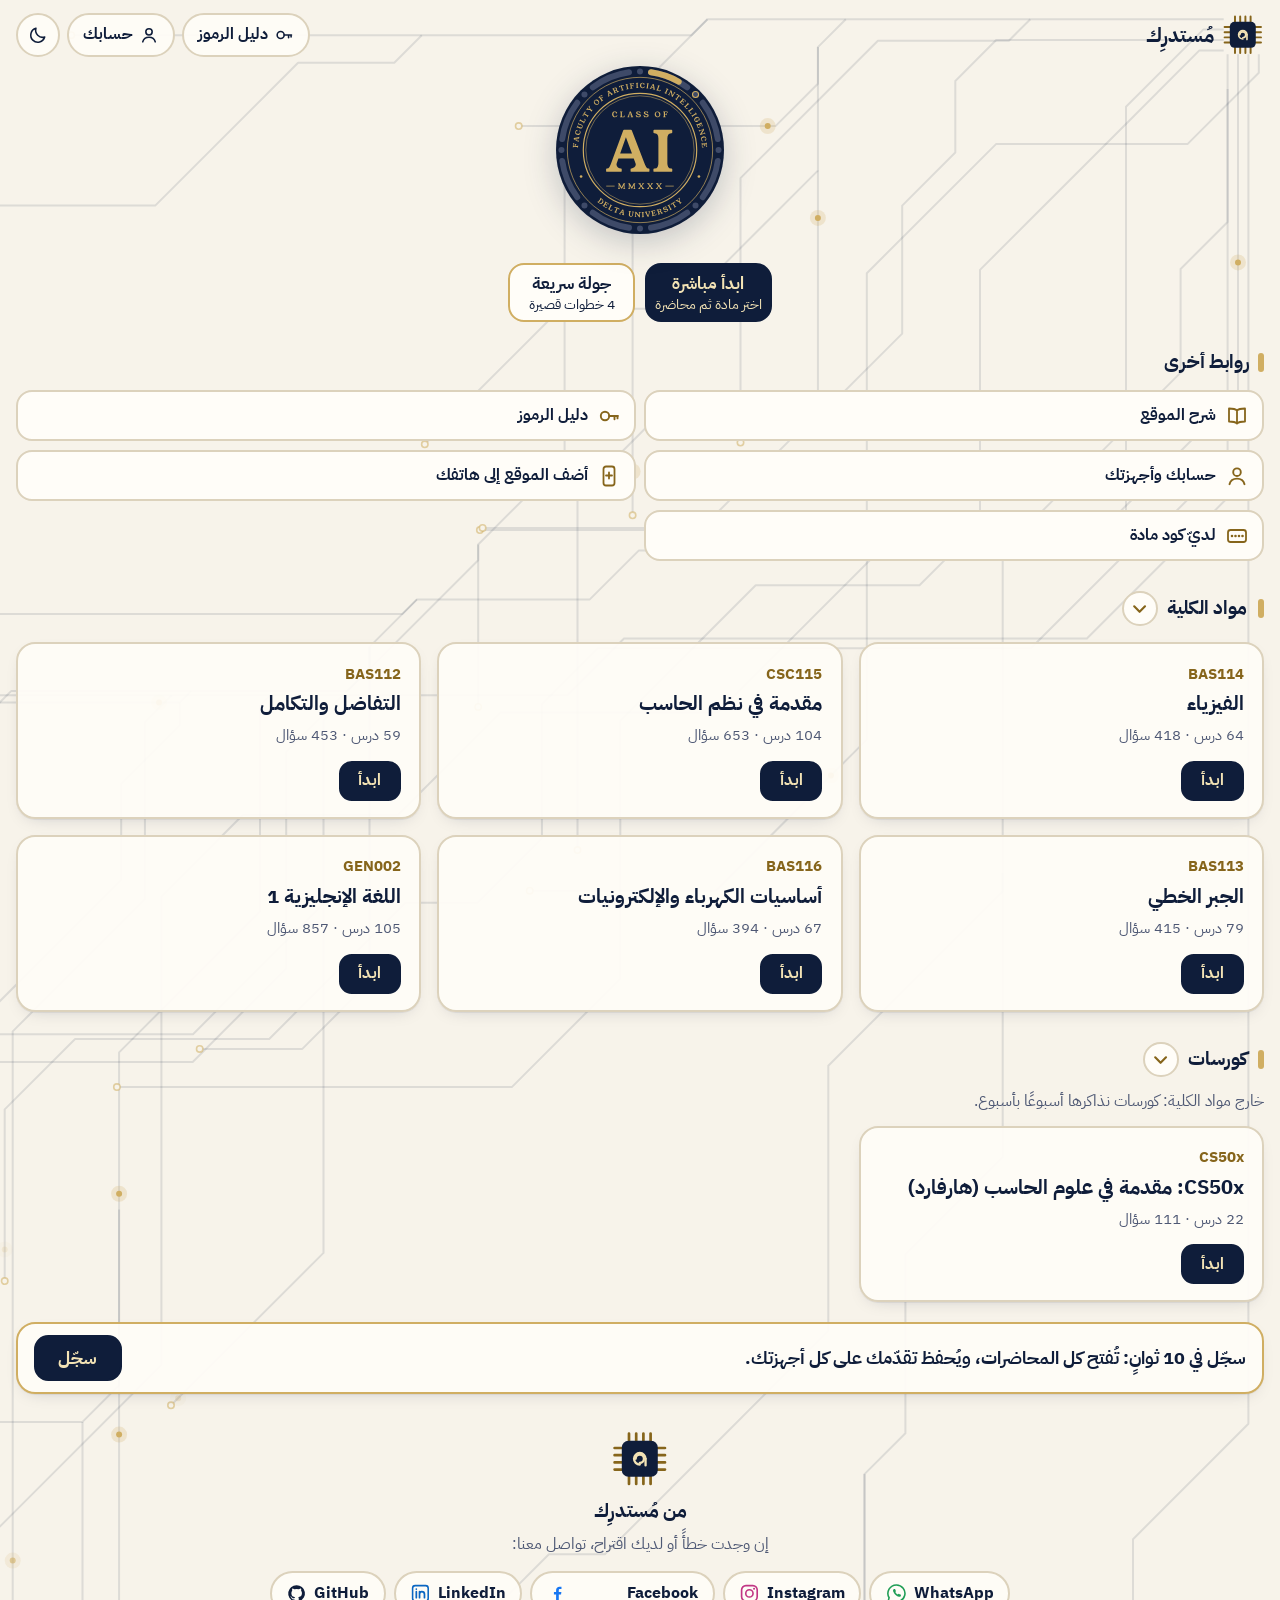
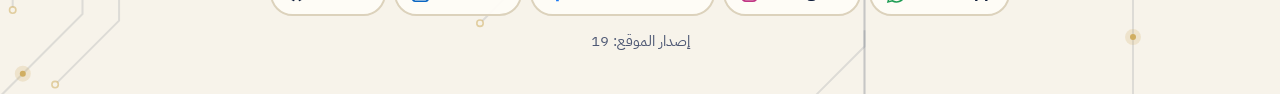
==== commit 4b0f52c9: "فصحى بسيطة في حسابك ودليل الرموز والشرح وصفحة المادة، واسم التطبيق مُستدرِك (إصدار 19) Co-Authored-B" ====
--- a/index.html
+++ b/index.html
@@ -89,7 +89,7 @@
   </form>
   <p class="join-q" id="join-q"><button type="button" class="linkbtn" id="join-open">لديّ حساب على جهاز آخر</button></p>
   <div id="join" class="join" hidden><form id="join-form" novalidate>
-    <p>على الجهاز المسجَّل عليه: افتح صفحة <b>«حسابك»</b>، واضغط <b>«اربط جهاز تاني»</b>، واكتب الكود الذي سيظهر هناك:</p>
+    <p>على الجهاز المسجَّل عليه: افتح صفحة <b>«حسابك»</b>، واضغط <b>«اربط جهازًا آخر»</b>، واكتب الكود الذي سيظهر هناك:</p>
     <label>كود الربط (6 أرقام)<input id="join-code" type="text" inputmode="numeric" autocomplete="one-time-code" dir="ltr" maxlength="9" placeholder="123 456"></label>
     <p class="err" id="join-err" hidden></p>
     <div class="row"><button type="submit" class="btn">اربط هذا الجهاز</button></div>
@@ -118,7 +118,7 @@
   <svg class="chip chip-f" viewBox="0 0 96 96" role="img" aria-label="شعار مُستدرِك: ميم داخل شريحة"><g class="pins" stroke-width="4.5" stroke-linecap="round"><path d="M30 6v12M42 6v12M54 6v12M66 6v12M30 78v12M42 78v12M54 78v12M66 78v12M6 30h12M6 42h12M6 54h12M6 66h12M78 30h12M78 42h12M78 54h12M78 66h12"/></g><rect class="die" x="18" y="18" width="60" height="60" rx="11"/><g class="meem" transform="translate(26 26) scale(1.375)" fill="none" stroke-width="2.8" stroke-linecap="round" stroke-linejoin="round"><path d="M23 16a7 7 0 1 0-7 7"/><path d="M16 21a5 5 0 1 0-5-5"/><path d="M23 16v8"/></g></svg>  <h2 id="cr-h">من مُستدرِك</h2>
   <p>إن وجدت خطأً أو لديك اقتراح، تواصل معنا:</p>
   <div class="socs"><a class="soc wa" href="https://wa.me/201114232172" target="_blank" rel="noopener"><svg viewBox="0 0 24 24" aria-hidden="true"><path d="M12 2.2A9.8 9.8 0 0 0 3.6 17l-1.3 4.8 4.9-1.3A9.8 9.8 0 1 0 12 2.2Z" fill="none" stroke="currentColor" stroke-width="1.8"/><path d="M8.6 7.4c.3-.6.6-.6.9-.6h.6c.2 0 .4.1.5.4l.8 1.9c.1.2 0 .5-.1.7l-.6.7c.6 1.2 1.6 2.2 2.8 2.8l.7-.6c.2-.2.5-.2.7-.1l1.9.8c.3.1.4.3.4.6v.6c0 .4-.1.7-.6.9-1.2.6-3 .3-4.8-1.1a9.7 9.7 0 0 1-3.2-3.9c-.6-1.4-.6-2.4 0-3.1Z" fill="currentColor"/></svg><span>WhatsApp</span></a><a class="soc ig" href="https://www.instagram.com/nooh.m.ibrahim/" target="_blank" rel="noopener"><svg viewBox="0 0 24 24" aria-hidden="true"><rect x="3" y="3" width="18" height="18" rx="5" fill="none" stroke="currentColor" stroke-width="1.9"/><circle cx="12" cy="12" r="4.2" fill="none" stroke="currentColor" stroke-width="1.9"/><circle cx="17.4" cy="6.6" r="1.2" fill="currentColor"/></svg><span>Instagram</span></a><a class="soc fb" href="https://www.facebook.com/profile.php?id=61594278003270" target="_blank" rel="noopener"><svg viewBox="0 0 24 24" aria-hidden="true"><path d="M13.6 21v-7.6h2.6l.4-3h-3V8.5c0-.9.3-1.5 1.5-1.5h1.6V4.3a21 21 0 0 0-2.3-.1c-2.3 0-3.9 1.4-3.9 4v2.2H8v3h2.5V21Z" fill="currentColor"/></svg><span>Facebook</span></a><a class="soc li" href="https://www.linkedin.com/in/nooh-m-ibrahim/" target="_blank" rel="noopener"><svg viewBox="0 0 24 24" aria-hidden="true"><rect x="3" y="3" width="18" height="18" rx="3" fill="none" stroke="currentColor" stroke-width="1.8"/><path d="M7.3 10v7M7.3 7v.01M11 17v-7M11 13c0-1.8 1-3 2.6-3S16.7 11 16.7 13v4" fill="none" stroke="currentColor" stroke-width="2" stroke-linecap="round"/></svg><span>LinkedIn</span></a><a class="soc gh" href="https://github.com/Nooh-Ibrahim" target="_blank" rel="noopener"><svg viewBox="0 0 24 24" aria-hidden="true"><path d="M12 2.5a9.5 9.5 0 0 0-3 18.5c.5.1.7-.2.7-.5v-1.7c-2.6.6-3.2-1.2-3.2-1.2-.4-1.1-1.1-1.4-1.1-1.4-.9-.6.1-.6.1-.6 1 .1 1.5 1 1.5 1 .9 1.5 2.3 1.1 2.9.8.1-.6.3-1.1.6-1.3-2.1-.2-4.3-1-4.3-4.7 0-1 .4-1.9 1-2.6-.1-.2-.4-1.2.1-2.5 0 0 .8-.3 2.6 1a9 9 0 0 1 4.8 0c1.8-1.3 2.6-1 2.6-1 .5 1.3.2 2.3.1 2.5.6.7 1 1.6 1 2.6 0 3.7-2.2 4.5-4.3 4.7.3.3.6.9.6 1.8v2.6c0 .3.2.6.7.5A9.5 9.5 0 0 0 12 2.5Z" fill="currentColor"/></svg><span>GitHub</span></a></div>
-  <p class="ver" id="ver">إصدار الموقع: 18</p>
+  <p class="ver" id="ver">إصدار الموقع: 19</p>
 </footer>
 </div>
 
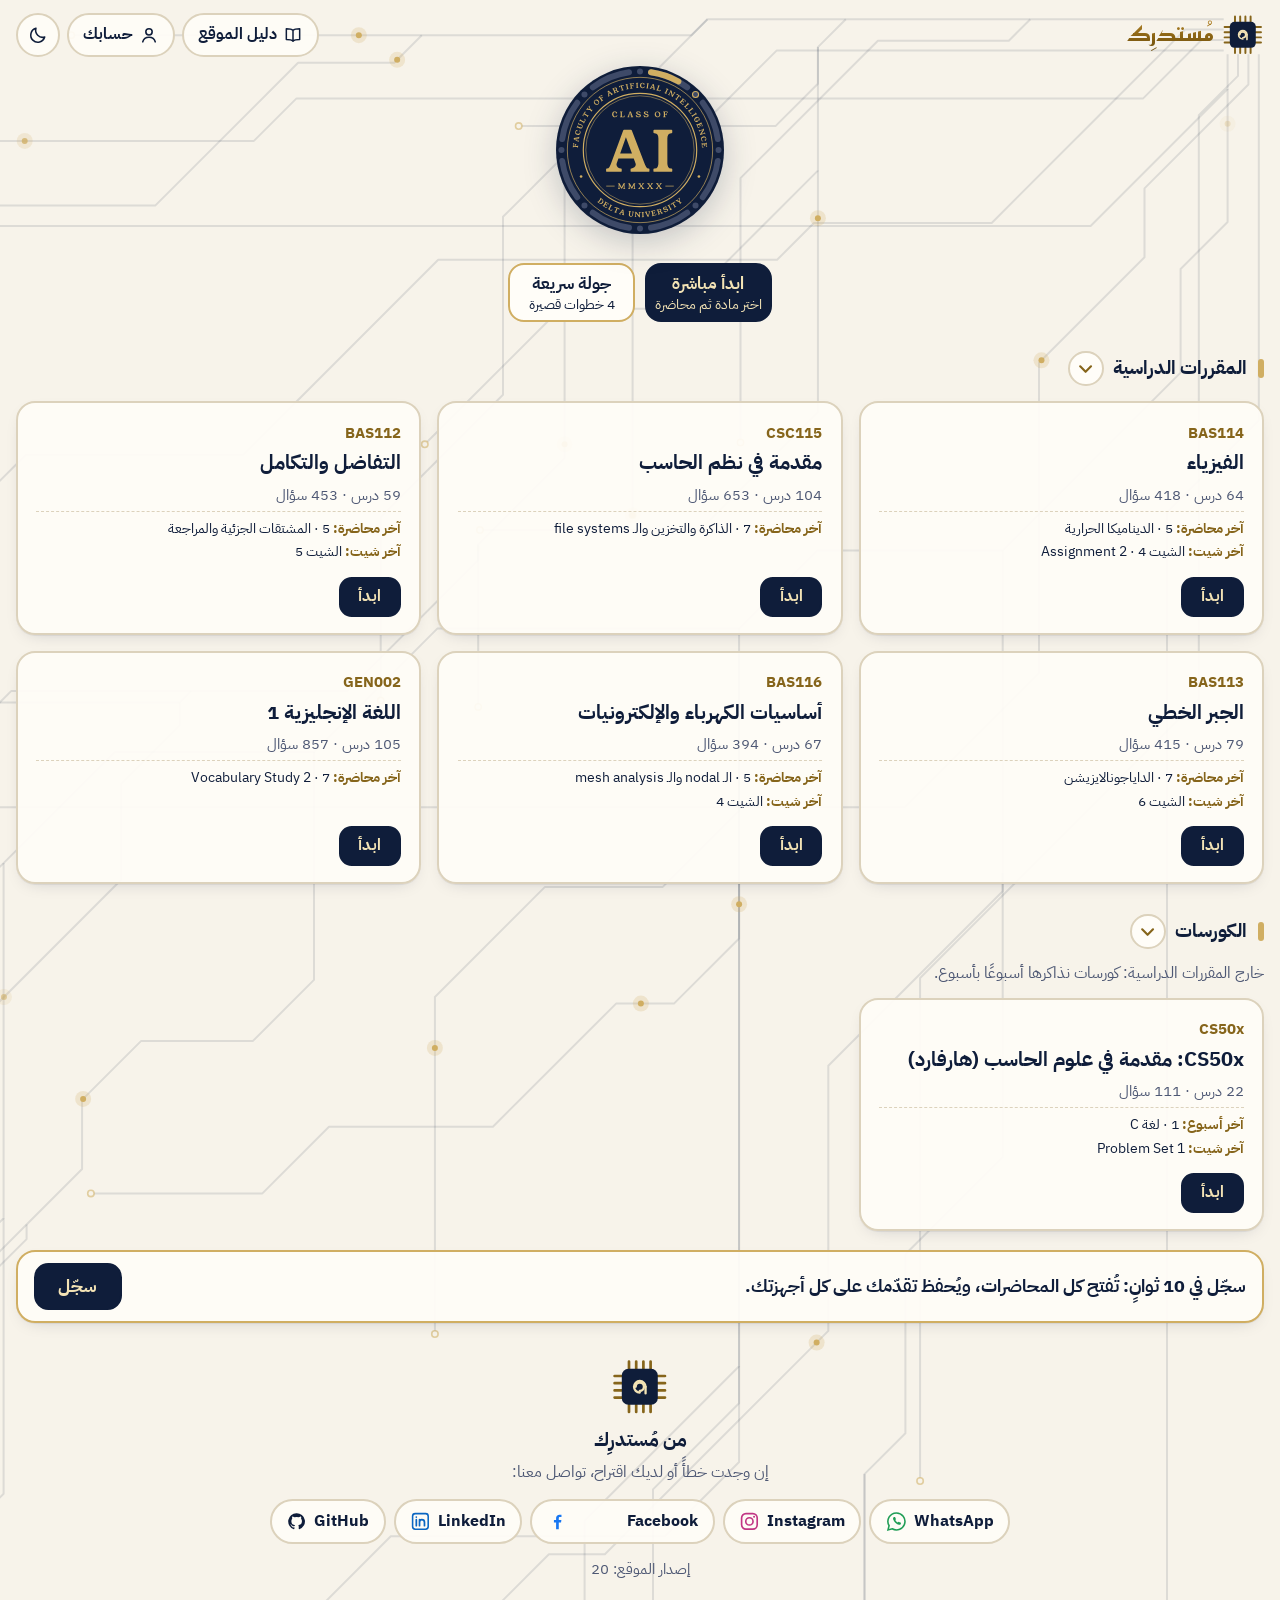
==== commit 866dbecb: "الرئيسية: آخر محاضرة وآخر شيت في كارت كل مادة، والمقررات والكورسات والهندسة، ودليل الموقع (الإصدار 2" ====
--- a/index.html
+++ b/index.html
@@ -35,7 +35,7 @@
 <div class="wrap">
 <nav class="top topnav" aria-label="الموقع">
   <a class="brand" href="./"><svg class="chip" viewBox="0 0 96 96" aria-hidden="true"><g class="pins" stroke-width="4.5" stroke-linecap="round"><path d="M30 6v12M42 6v12M54 6v12M66 6v12M30 78v12M42 78v12M54 78v12M66 78v12M6 30h12M6 42h12M6 54h12M6 66h12M78 30h12M78 42h12M78 54h12M78 66h12"/></g><rect class="die" x="18" y="18" width="60" height="60" rx="11"/><g class="meem" transform="translate(26 26) scale(1.375)" fill="none" stroke-width="2.8" stroke-linecap="round" stroke-linejoin="round"><path d="M23 16a7 7 0 1 0-7 7"/><path d="M16 21a5 5 0 1 0-5-5"/><path d="M23 16v8"/></g></svg><span>مُستدرِك</span></a>
-  <a class="nbtn" href="key.html"><svg viewBox="0 0 24 24" aria-hidden="true"><circle cx="8" cy="12" r="4.2" fill="none" stroke="currentColor" stroke-width="1.9"/><path d="M12.2 12H21M17.5 12v3.2M20.5 12v2.4" fill="none" stroke="currentColor" stroke-width="1.9" stroke-linecap="round"/></svg><span>دليل الرموز</span></a>
+  <a class="nbtn" href="guide.html" aria-label="دليل الموقع"><svg viewBox="0 0 24 24" aria-hidden="true"><path d="M12 6.5C10.5 5 8.3 4.5 4 4.5v13c4.3 0 6.5.5 8 2 1.5-1.5 3.7-2 8-2v-13c-4.3 0-6.5.5-8 2Zm0 0v13" fill="none" stroke="currentColor" stroke-width="1.8" stroke-linejoin="round"/></svg><span>دليل الموقع</span></a>
   <a class="nbtn" href="account.html" id="nav-me"><svg viewBox="0 0 24 24" aria-hidden="true"><circle cx="12" cy="8.2" r="3.8" fill="none" stroke="currentColor" stroke-width="1.9"/><path d="M4.5 20.2c.9-3.6 3.9-5.6 7.5-5.6s6.6 2 7.5 5.6" fill="none" stroke="currentColor" stroke-width="1.9" stroke-linecap="round"/></svg><span>حسابك</span></a>
   <button type="button" class="nbtn ic" id="theme" aria-label="الوضع الغامق"></button>
 </nav>
@@ -46,7 +46,7 @@
 </header>
 
 <main>
-<!-- الشاشة العريضة: «أهلاً» و«أكمل» و«روابط أخرى» في عمود، و«جديد في المواد» جنبهم. الموبايل: تحت بعض، و«روابط أخرى» في الآخر -->
+<!-- «أهلاً» و«أكمل» وأول مرة. («روابط أخرى» و«جديد في المواد» اتشالوا 2026-11-28، بنود 27 و 29: الروابط فوق، والجديد في كارت كل مادة) -->
 <div class="dash">
 <div class="dside">
 <p class="hello" id="hello" hidden><span>أهلًا بك يا</span> <b id="hello-name"></b></p>
@@ -60,22 +60,7 @@
   <div class="card tour" id="tour" hidden aria-live="polite"></div>
 </div>
 
-<div class="dmore">
-<h2 class="sec" id="more-h">روابط أخرى</h2>
-<nav class="hlinks" aria-labelledby="more-h">
-  <a href="guide.html"><svg viewBox="0 0 24 24" aria-hidden="true"><path d="M12 6.5C10.5 5 8.3 4.5 4 4.5v13c4.3 0 6.5.5 8 2 1.5-1.5 3.7-2 8-2v-13c-4.3 0-6.5.5-8 2Zm0 0v13" fill="none" stroke="currentColor" stroke-width="1.8" stroke-linejoin="round"/></svg><span>شرح الموقع</span></a>
-  <a href="key.html"><svg viewBox="0 0 24 24" aria-hidden="true"><circle cx="8" cy="12" r="4.2" fill="none" stroke="currentColor" stroke-width="1.9"/><path d="M12.2 12H21M17.5 12v3.2M20.5 12v2.4" fill="none" stroke="currentColor" stroke-width="1.9" stroke-linecap="round"/></svg><span>دليل الرموز</span></a>
-  <a href="account.html"><svg viewBox="0 0 24 24" aria-hidden="true"><circle cx="12" cy="8.2" r="3.8" fill="none" stroke="currentColor" stroke-width="1.9"/><path d="M4.5 20.2c.9-3.6 3.9-5.6 7.5-5.6s6.6 2 7.5 5.6" fill="none" stroke="currentColor" stroke-width="1.9" stroke-linecap="round"/></svg><span>حسابك وأجهزتك</span></a>
-  <a href="guide.html#s15"><svg viewBox="0 0 24 24" aria-hidden="true"><rect x="6.5" y="2.5" width="11" height="19" rx="2.5" fill="none" stroke="currentColor" stroke-width="1.8"/><path d="M12 8.5v6M9 11.5h6" stroke="currentColor" stroke-width="1.8" stroke-linecap="round"/></svg><span>أضف الموقع إلى هاتفك</span></a>
-  <button type="button" id="g-open" aria-expanded="false"><svg viewBox="0 0 24 24" aria-hidden="true"><rect x="3" y="6" width="18" height="12" rx="2.5" fill="none" stroke="currentColor" stroke-width="1.8"/><path d="M7 12h.01M10.5 12h.01M14 12h.01M17.5 12h.01" stroke="currentColor" stroke-width="2.6" stroke-linecap="round"/></svg><span>لديّ كود مادة</span></button>
-</nav>
-<div class="gcode">
-  <form id="g-box" class="row" hidden novalidate><label>الكود<input id="g-code" type="text" dir="ltr" autocomplete="off" autocapitalize="characters" spellcheck="false" maxlength="24" placeholder="ABC-12345"></label><button type="submit" class="btn">افتح</button></form>
-  <p class="fine" id="g-msg" aria-live="polite"></p></div>
 </div>
-</div>
-
-<section class="card news" id="news" aria-labelledby="news-h" hidden></section>
 </div>
 
 <section class="card who" id="who" aria-labelledby="who-h" hidden>
@@ -98,13 +83,16 @@
 </section>
 <p class="fine okm hmsg" id="home-msg" aria-live="polite"></p>
 
-<h2 class="sec sec-c fold-h" id="courses-h" tabindex="-1"><button type="button" class="fold" id="courses-f" aria-expanded="true" aria-controls="courses"><span id="courses-t">مواد الكلية</span><svg class="chev" viewBox="0 0 24 24" aria-hidden="true"><path d="M6 9.5l6 6 6-6" fill="none" stroke="currentColor" stroke-width="2.4" stroke-linecap="round" stroke-linejoin="round"/></svg></button></h2>
+<h2 class="sec sec-c fold-h" id="courses-h" tabindex="-1"><button type="button" class="fold" id="courses-f" aria-expanded="true" aria-controls="courses"><span id="courses-t">المقررات الدراسية</span><svg class="chev" viewBox="0 0 24 24" aria-hidden="true"><path d="M6 9.5l6 6 6-6" fill="none" stroke="currentColor" stroke-width="2.4" stroke-linecap="round" stroke-linejoin="round"/></svg></button></h2>
 <div class="courses" id="courses"></div>
 <div id="lecpick" hidden></div>
 <div id="gcourses"></div>
-<h2 class="sec fold-h" id="tracks-h" hidden><button type="button" class="fold" id="tracks-f" aria-expanded="true" aria-controls="tracks"><span>كورسات</span><svg class="chev" viewBox="0 0 24 24" aria-hidden="true"><path d="M6 9.5l6 6 6-6" fill="none" stroke="currentColor" stroke-width="2.4" stroke-linecap="round" stroke-linejoin="round"/></svg></button></h2>
-<p class="secsub" id="tracks-p" hidden>خارج مواد الكلية: كورسات نذاكرها أسبوعًا بأسبوع.</p>
+<h2 class="sec fold-h" id="tracks-h" hidden><button type="button" class="fold" id="tracks-f" aria-expanded="true" aria-controls="tracks"><span>الكورسات</span><svg class="chev" viewBox="0 0 24 24" aria-hidden="true"><path d="M6 9.5l6 6 6-6" fill="none" stroke="currentColor" stroke-width="2.4" stroke-linecap="round" stroke-linejoin="round"/></svg></button></h2>
+<p class="secsub" id="tracks-p" hidden>خارج المقررات الدراسية: كورسات نذاكرها أسبوعًا بأسبوع.</p>
 <div class="courses" id="tracks" hidden></div>
+<h2 class="sec fold-h" id="eng-h" hidden><button type="button" class="fold" id="eng-f" aria-expanded="false" aria-controls="eng"><span>مقررات كلية الهندسة</span><svg class="chev" viewBox="0 0 24 24" aria-hidden="true"><path d="M6 9.5l6 6 6-6" fill="none" stroke="currentColor" stroke-width="2.4" stroke-linecap="round" stroke-linejoin="round"/></svg></button></h2>
+<p class="secsub" id="eng-p" hidden>مقررات من كلية الهندسة، متاحة لكل من يريدها.</p>
+<div class="courses" id="eng" hidden></div>
 
 <section class="card reg" id="reg" hidden>
   <p>سجّل في 10 ثوانٍ: تُفتح كل المحاضرات، ويُحفظ تقدّمك على كل أجهزتك.</p>
@@ -118,7 +106,7 @@
   <svg class="chip chip-f" viewBox="0 0 96 96" role="img" aria-label="شعار مُستدرِك: ميم داخل شريحة"><g class="pins" stroke-width="4.5" stroke-linecap="round"><path d="M30 6v12M42 6v12M54 6v12M66 6v12M30 78v12M42 78v12M54 78v12M66 78v12M6 30h12M6 42h12M6 54h12M6 66h12M78 30h12M78 42h12M78 54h12M78 66h12"/></g><rect class="die" x="18" y="18" width="60" height="60" rx="11"/><g class="meem" transform="translate(26 26) scale(1.375)" fill="none" stroke-width="2.8" stroke-linecap="round" stroke-linejoin="round"><path d="M23 16a7 7 0 1 0-7 7"/><path d="M16 21a5 5 0 1 0-5-5"/><path d="M23 16v8"/></g></svg>  <h2 id="cr-h">من مُستدرِك</h2>
   <p>إن وجدت خطأً أو لديك اقتراح، تواصل معنا:</p>
   <div class="socs"><a class="soc wa" href="https://wa.me/201114232172" target="_blank" rel="noopener"><svg viewBox="0 0 24 24" aria-hidden="true"><path d="M12 2.2A9.8 9.8 0 0 0 3.6 17l-1.3 4.8 4.9-1.3A9.8 9.8 0 1 0 12 2.2Z" fill="none" stroke="currentColor" stroke-width="1.8"/><path d="M8.6 7.4c.3-.6.6-.6.9-.6h.6c.2 0 .4.1.5.4l.8 1.9c.1.2 0 .5-.1.7l-.6.7c.6 1.2 1.6 2.2 2.8 2.8l.7-.6c.2-.2.5-.2.7-.1l1.9.8c.3.1.4.3.4.6v.6c0 .4-.1.7-.6.9-1.2.6-3 .3-4.8-1.1a9.7 9.7 0 0 1-3.2-3.9c-.6-1.4-.6-2.4 0-3.1Z" fill="currentColor"/></svg><span>WhatsApp</span></a><a class="soc ig" href="https://www.instagram.com/nooh.m.ibrahim/" target="_blank" rel="noopener"><svg viewBox="0 0 24 24" aria-hidden="true"><rect x="3" y="3" width="18" height="18" rx="5" fill="none" stroke="currentColor" stroke-width="1.9"/><circle cx="12" cy="12" r="4.2" fill="none" stroke="currentColor" stroke-width="1.9"/><circle cx="17.4" cy="6.6" r="1.2" fill="currentColor"/></svg><span>Instagram</span></a><a class="soc fb" href="https://www.facebook.com/profile.php?id=61594278003270" target="_blank" rel="noopener"><svg viewBox="0 0 24 24" aria-hidden="true"><path d="M13.6 21v-7.6h2.6l.4-3h-3V8.5c0-.9.3-1.5 1.5-1.5h1.6V4.3a21 21 0 0 0-2.3-.1c-2.3 0-3.9 1.4-3.9 4v2.2H8v3h2.5V21Z" fill="currentColor"/></svg><span>Facebook</span></a><a class="soc li" href="https://www.linkedin.com/in/nooh-m-ibrahim/" target="_blank" rel="noopener"><svg viewBox="0 0 24 24" aria-hidden="true"><rect x="3" y="3" width="18" height="18" rx="3" fill="none" stroke="currentColor" stroke-width="1.8"/><path d="M7.3 10v7M7.3 7v.01M11 17v-7M11 13c0-1.8 1-3 2.6-3S16.7 11 16.7 13v4" fill="none" stroke="currentColor" stroke-width="2" stroke-linecap="round"/></svg><span>LinkedIn</span></a><a class="soc gh" href="https://github.com/Nooh-Ibrahim" target="_blank" rel="noopener"><svg viewBox="0 0 24 24" aria-hidden="true"><path d="M12 2.5a9.5 9.5 0 0 0-3 18.5c.5.1.7-.2.7-.5v-1.7c-2.6.6-3.2-1.2-3.2-1.2-.4-1.1-1.1-1.4-1.1-1.4-.9-.6.1-.6.1-.6 1 .1 1.5 1 1.5 1 .9 1.5 2.3 1.1 2.9.8.1-.6.3-1.1.6-1.3-2.1-.2-4.3-1-4.3-4.7 0-1 .4-1.9 1-2.6-.1-.2-.4-1.2.1-2.5 0 0 .8-.3 2.6 1a9 9 0 0 1 4.8 0c1.8-1.3 2.6-1 2.6-1 .5 1.3.2 2.3.1 2.5.6.7 1 1.6 1 2.6 0 3.7-2.2 4.5-4.3 4.7.3.3.6.9.6 1.8v2.6c0 .3.2.6.7.5A9.5 9.5 0 0 0 12 2.5Z" fill="currentColor"/></svg><span>GitHub</span></a></div>
-  <p class="ver" id="ver">إصدار الموقع: 19</p>
+  <p class="ver" id="ver">إصدار الموقع: 20</p>
 </footer>
 </div>
 
@@ -138,6 +126,7 @@
 <script src="acct.js" defer></script>
 <script src="me.js" defer></script>
 <script src="home.js" defer></script>
+<script src="gcode.js" defer></script>
 <script src="pdf.js" defer></script>
 </body>
 </html>
--- a/site.css
+++ b/site.css
@@ -502,7 +502,8 @@
 .topnav .brand span{font-size:1.25rem;letter-spacing:0}
 @media (max-width:520px){.home .topnav .brand span{display:inline}}
 /* الموبايل: «دليل الرموز» اللي فوق بيستخبى في الرئيسية بس (موجود تحت في «حاجات تانية»)، عشان «مُستدرِك» يفضل مكتوب */
-@media (max-width:520px){.home .topnav .nbtn[href="key.html"]{display:none}}
+/* الموبايل في الرئيسية: «دليل الموقع» أيقونة بس (عشان اسم مُستدرِك يفضل ظاهر)، و«روابط أخرى» اتشالت 2026-11-28 */
+@media (max-width:520px){.home .topnav .nbtn[href="guide.html"] span{display:none}.home .topnav .nbtn[href="guide.html"]{width:2.75rem;padding:0;justify-content:center}}
 /* كمّل من مكان ما وقفت */
 .resume .rbar{grid-column:1;display:flex;flex-direction:column;gap:.15rem;margin-top:.35rem}
 .resume .rbar .cbar{display:block;height:.45rem;border-radius:1rem;background:var(--rule);overflow:hidden;margin:0;max-width:22rem}
@@ -546,7 +547,7 @@
 /* ===== 2026-11-26 (الجولة 2): خلفية الإلكترونات، و«أهلًا»، والشاشة العريضة، وطيّ الأقسام ===== */
 /* خلفية الموقع: لون الورق، والمسارات والإلكترونات من fx.js (بدل رسمة الشريحة المتكررة) */
 body.fx{background:var(--paper);position:relative}
-.fxbg{position:absolute;top:0;left:0;z-index:-1;pointer-events:none;overflow:visible}
+.fxbg{position:absolute;top:0;left:0;z-index:-1;pointer-events:none;overflow:hidden}
 .fxbg .ln path{fill:none;stroke:var(--ink);stroke-opacity:.11;stroke-width:2;stroke-linejoin:round}
 .fxbg .via circle{fill:var(--paper);stroke:var(--gold);stroke-opacity:.55;stroke-width:1.6}
 .fxbg .e circle{fill:var(--gold)}
@@ -560,30 +561,30 @@
 .home .hello[hidden]{display:none}
 .home .hello span{color:var(--muted);font-weight:400;font-size:1.1rem}
 .home .hello b{color:var(--ink);background:linear-gradient(transparent 62%,var(--gold-soft) 62%);padding:0 .2rem}
-/* الموبايل: كل حاجة تحت بعض، و«روابط أخرى» في آخر الصفحة */
+/* «أهلاً» و«أكمل» وأول مرة فوق، والمواد تحتهم (روابط أخرى وجديد في المواد اتشالوا 2026-11-28) */
 .home main{display:flex;flex-direction:column}
 .home main>*{order:5}
 .home .dash,.home .dside{display:contents}
-.home .dmore{order:40}
 .home main>.offline{order:41}
 .home .dside>*{order:1}
-.home .dside>.dmore{order:40}
-.home .news{order:2}
-/* الشاشة العريضة (التابلت والكمبيوتر): «أكمل» في نص، و«جديد في المواد» جنبه، و«روابط أخرى» في المساحة اللي تحت «أكمل» */
-@media (min-width:860px){
-  .home .dash{display:grid;grid-template-columns:minmax(0,1fr) minmax(0,1fr);gap:1.1rem;align-items:start;order:1;margin-bottom:.4rem}
-  .home .dash:has(>.news[hidden]){grid-template-columns:minmax(0,1fr)}
-  .home .dside{display:flex;flex-direction:column}
-  .home .dside>*{order:0}
-  .home .dash .news{margin:0}
-  .home .dmore #more-h{margin-top:.6rem}
-  .home .dmore .hlinks{grid-template-columns:repeat(2,minmax(0,1fr))}
-  .home .resume{margin-bottom:.4rem}
-}
-/* سهم طيّ «مواد الكلية» و«كورسات» */
+/* سطرين في كارت المادة: آخر محاضرة، وآخر شيت (بند 27) */
+.course .clasts{display:flex;flex-direction:column;gap:.15rem;margin:-.25rem 0 .55rem;padding-top:.4rem;border-top:1px dashed var(--rule)}
+.course .clast{font-size:.9rem;line-height:1.45;color:var(--ink);display:-webkit-box;-webkit-line-clamp:2;-webkit-box-orient:vertical;overflow:hidden}
+.course .clast i{font-style:normal;font-weight:700;color:var(--gold-ink)}
+@media (max-width:520px){.course .clast i{display:block}.course .clast{-webkit-line-clamp:3}}
+/* سهم طيّ «المقررات الدراسية» و«الكورسات» و«مقررات كلية الهندسة» */
 .fold-h{display:flex}
 .fold-h .fold{display:inline-flex;align-items:center;gap:.6rem;min-height:2.75rem;padding:0 .2rem;font:inherit;font-weight:700;color:inherit;background:none;border:0;cursor:pointer}
 .fold-h .chev{width:2.2rem;height:2.2rem;padding:.3rem;border-radius:50%;border:2px solid var(--rule);background:var(--surface);color:var(--gold-ink);transition:transform .2s}
 .fold-h .fold:hover .chev{border-color:var(--gold)}
 .fold-h .fold[aria-expanded="false"] .chev{transform:rotate(90deg)}
 .fold-h[hidden]{display:none}
+
+/* «لديك كود مادة؟» في صفحة «حسابك» (2026-11-28) */
+.gcard{margin-top:1rem}.gcard h2{font-size:1.15rem;margin-bottom:.3rem}.gcard p{color:var(--muted);font-size:1rem}.gcard .gcode .row{justify-content:flex-start}.gcard .gcode .fine{text-align:start}
+
+/* (طلب نوح 2026-11-28، بند 33) كلمة «مُستدرِك» في الشعار: خط كوفي (Reem Kufi، رخصة OFL، الحروف العربي بس) ودهبي */
+@font-face{font-family:"Reem Kufi";font-weight:700;font-display:swap;src:url(fonts/reemkufi-ar-700.woff2) format("woff2");unicode-range:U+0600-06FF, U+0750-077F, U+08A0-08FF, U+200C-200E, U+FB50-FDFF, U+FE70-FEFC}
+.topnav .brand span{font-family:"Reem Kufi",var(--f-ui);font-weight:700;font-size:1.5rem;line-height:1.3;padding-bottom:.1rem;background:linear-gradient(180deg,#B9892C 0%,#8A6414 55%,#6E4F0E 100%);-webkit-background-clip:text;background-clip:text;color:transparent}
+[data-theme="dark"] .topnav .brand span{background-image:linear-gradient(180deg,#F6E3A8 0%,#D9B25E 55%,#B48A35 100%)}
+@media (forced-colors:active){.topnav .brand span{color:CanvasText;background:none}}
